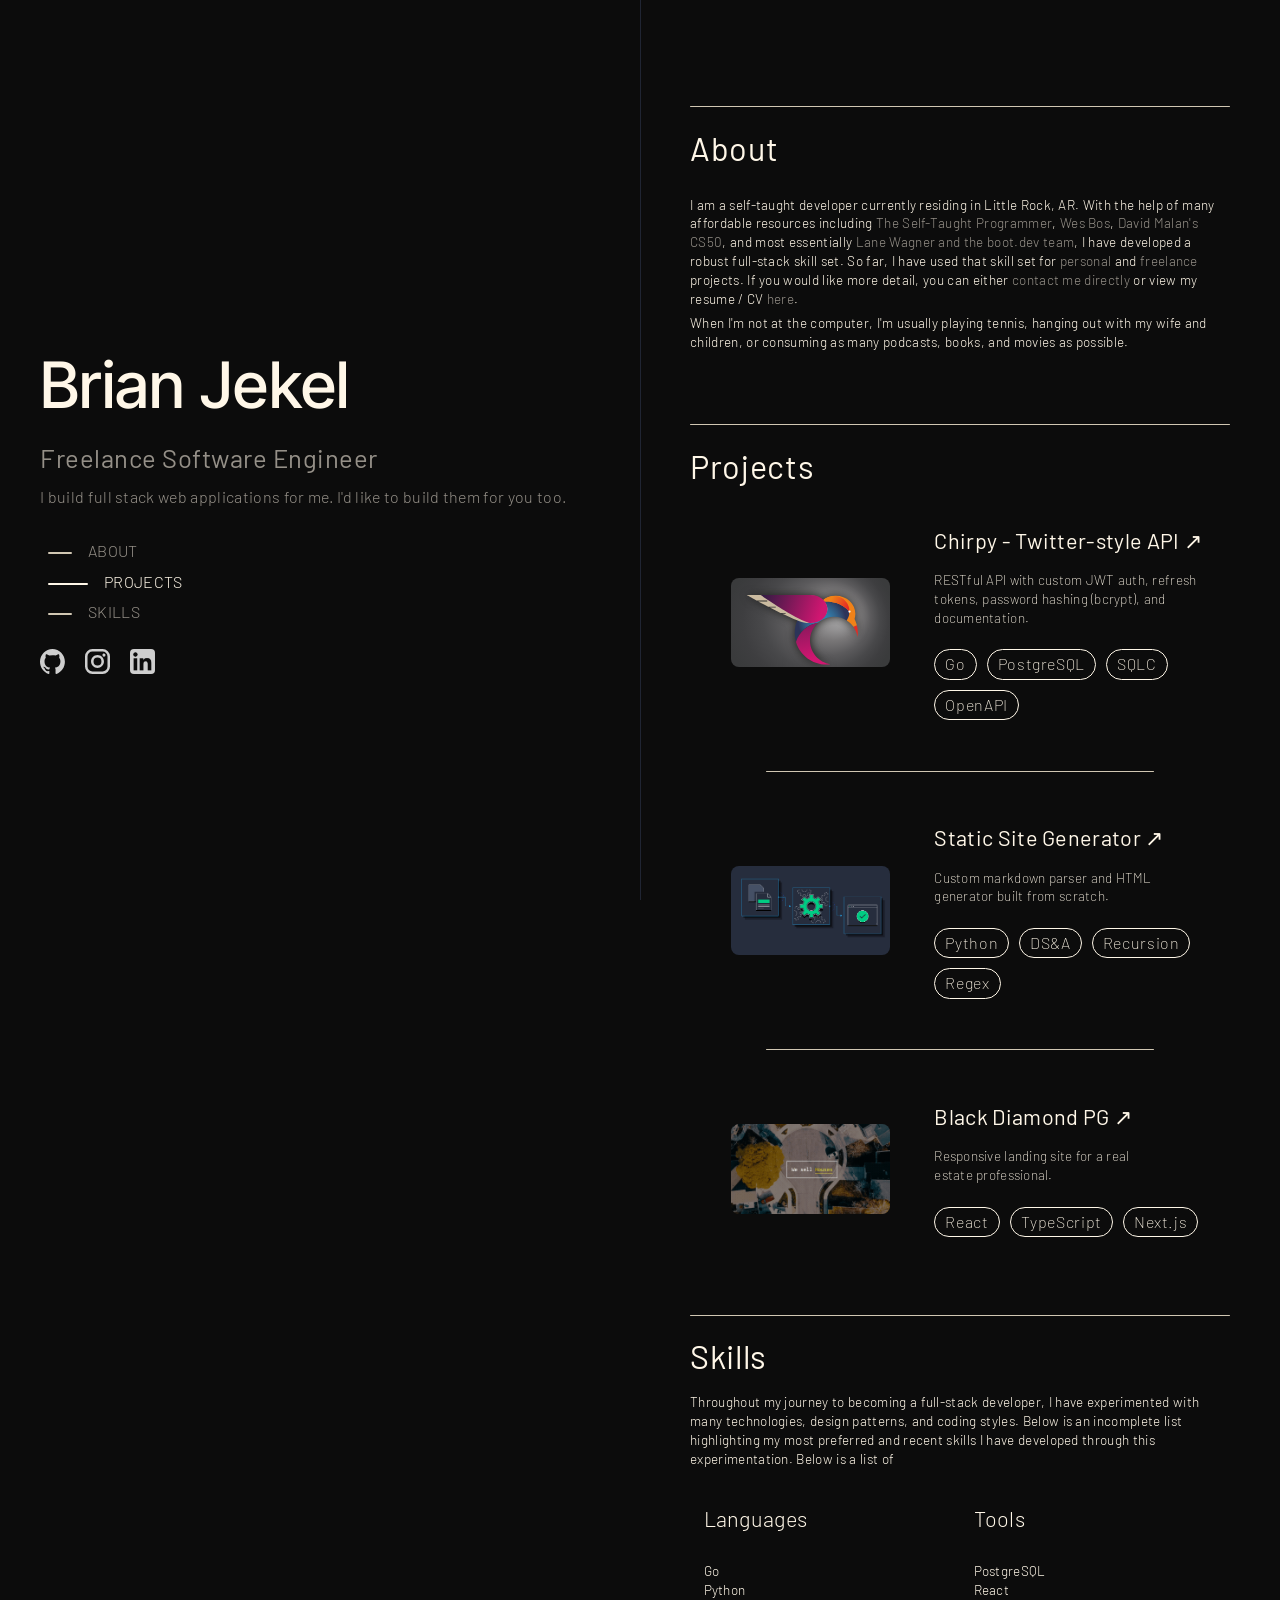
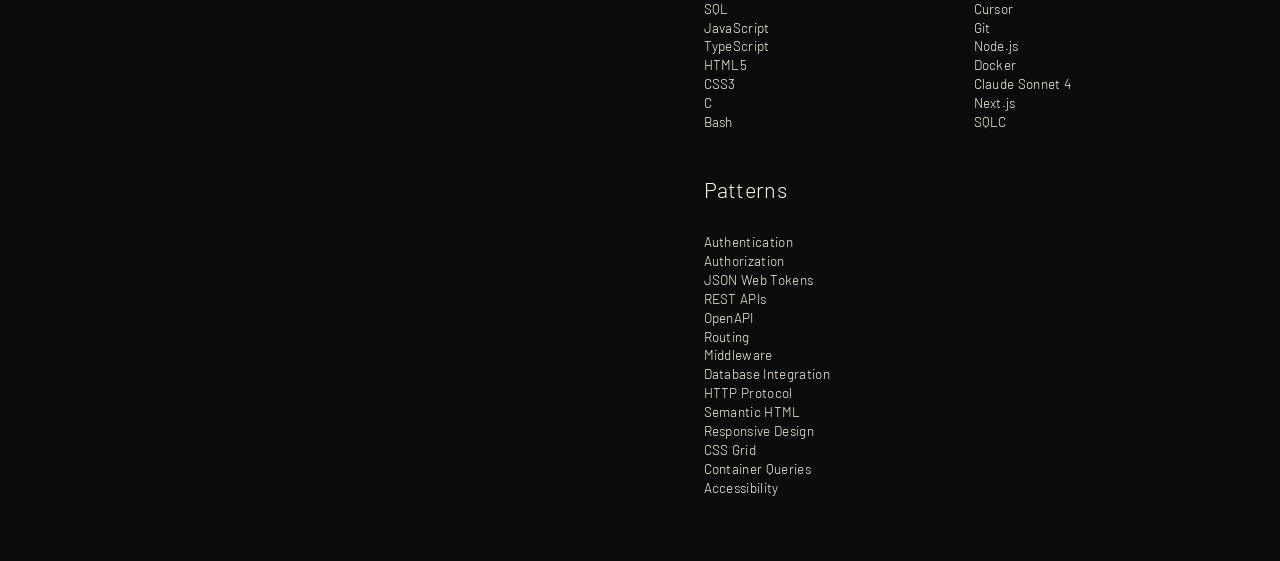
==== docs/index.html @ 69a8eaf5 "updated text." ====
<!DOCTYPE html>
<html lang="en">

<head>
    <meta charset="UTF-8">
    <meta name="viewport" content="width=device-width, initial-scale=1.0">
    <title>Brian Jekel - Portfolio</title>
    <link rel="stylesheet" href="index.css">
    <link rel="preconnect" href="https://fonts.googleapis.com">
    <link rel="preconnect" href="https://fonts.gstatic.com" crossorigin>
    <link
        href="https://fonts.googleapis.com/css2?family=Barlow:ital,wght@0,100;0,200;0,300;0,400;0,500;0,600;0,700;0,800;0,900;1,100;1,200;1,300;1,400;1,500;1,600;1,700;1,800;1,900&family=Inter+Tight:ital,wght@0,100..900;1,100..900&display=swap"
        rel="stylesheet">
</head>

<body>
    <div class="container">
        <aside class="sidebar">
            <div class="sidebar-content">
                <h1 class="name">
                    <span class="name-text">Brian Jekel</span>
                    <span class="custom-tooltip">It's pronounced juh-KELL</span>
                </h1>
                <h2 class="title">Freelance Software Engineer</h2>
                <p class="subtitle">I build full stack web applications for me. I'd like to build them for you too.</p>
                <nav class="nav">
                    <ul>
                        <li class="active" data-section="about"><span class="nav-line"></span>ABOUT</li>
                        <li data-section="projects"><span class="nav-line"></span>PROJECTS</li>
                        <li data-section="skills"><span class="nav-line"></span>SKILLS</li>
                    </ul>
                </nav>
                <div class="socials">
                    <a href="https://github.com/bdjekel" aria-label="GitHub"><img src="images/github-mark.svg"
                            alt="GitHub" class="icon github"></a>
                    <a href="https://www.instagram.com/brianjekel/" aria-label="Instagram"><img
                            src="images/instagram-black.svg" alt="Instagram" class="icon instagram"></a>
                    <a href="https://www.linkedin.com/in/brian-jekel/" aria-label=" LinkedIn"><img
                            src="images/InBug-White.png" alt="LinkedIn" class="icon linkedin"></a>
                </div>
            </div>
        </aside>
        <main class="main-content">
            <section class="about" id="about">
                <span class="section-line"></span>
                <h2>About</h2>
                <div class="bio">
                    <p>
                        I am a self-taught developer currently residing in Little Rock, AR. With the help of many
                        affordable resources including <a href="https://www.theselftaughtprogrammer.io/">The Self-Taught
                            Programmer</a>, <a href="https://wesbos.com/">Wes Bos</a>, <a
                            href="https://pll.harvard.edu/course/cs50-introduction-computer-science">David Malan's
                            CS50</a>,
                        and most essentially <a href="https://www.boot.dev">Lane Wagner and the boot.dev team</a>, I
                        have
                        developed a robust
                        full-stack skill set. So far, I have used that skill set for <a
                            href="https://github.com/bdjekel">personal</a> and <a
                            href="https://www.blackdiamondpropertygrp.com/">freelance</a> projects. If you would like
                        more
                        detail, you can either <a
                            href="mailto:bdjekel@gmail.com?subject=Portfolio%20Site%20Interest">contact me directly</a>
                        or view my resume / CV <a href="/static_site_generator/static/resume.pdf">here</a>.
                    </p>
                    <p>When I'm not at the computer, I'm usually playing tennis, hanging out with my wife and children,
                        or
                        consuming as many podcasts, books, and movies as possible.</p>
                </div>
            </section>
            <section class="projects" id="projects">
                <span class="section-line"></span>
                <h2>Projects</h2>
                <div class="project-cards">
                    <div class="card">
                        <a href="https://github.com/bdjekel/chirpy" target="_blank" class="card-img-link">
                            <img src="images/chirpy-hummingbird.svg" alt="GitHub Repo: chirpy" class="card-img">
                        </a>
                        <div class="card-content">
                            <a href="https://github.com/bdjekel/chirpy" target="_blank" class="card-title-link">
                                <h3 class="card-title">Chirpy - Twitter-style API ↗</h3>
                            </a>
                            <p class="card-desc">RESTful API with custom JWT auth, refresh tokens,
                                password hashing (bcrypt), and documentation.</p>
                            <div class="card-badges">
                                <span class="badge">Go</span>
                                <span class="badge">PostgreSQL</span>
                                <span class="badge">SQLC</span>
                                <span class="badge">OpenAPI</span>
                            </div>
                        </div>
                    </div>
                    <span class="item-line"></span>
                    <div class="card">
                        <a href="https://github.com/bdjekel/static_site_generator" target="_blank"
                            class="card-img-link">
                            <img src="images/ssg.png" alt="GitHub Repo: static_site_generator" class="card-img">
                        </a>
                        <div class="card-content">
                            <a href="https://github.com/bdjekel/static_site_generator" target="_blank"
                                class="card-title-link">
                                <h3 class="card-title">Static Site Generator ↗</h3>
                            </a>
                            <p class="card-desc">Custom markdown parser and HTML generator built from scratch.</p>
                            <div class="card-badges">
                                <span class="badge">Python</span>
                                <span class="badge">DS&A</span>
                                <span class="badge">Recursion</span>
                                <span class="badge">Regex</span>
                            </div>
                        </div>
                    </div>
                    <span class="item-line"></span>
                    <div class="card">
                        <a href="https://www.blackdiamondpropertygrp.com/" target="_blank" class="card-img-link">
                            <img src="images/Houses.gif" alt="Black Diamond Property Group" class="card-img">
                        </a>
                        <div class="card-content">
                            <a href="https://www.blackdiamondpropertygrp.com/" target="_blank" class="card-title-link">
                                <h3 class="card-title">Black Diamond PG ↗</h3>
                            </a>
                            <p class="card-desc">Responsive landing site for a real estate professional.</p>
                            <div class="card-badges">
                                <span class="badge">React</span>
                                <span class="badge">TypeScript</span>
                                <span class="badge">Next.js</span>
                            </div>
                        </div>
                    </div>
                </div>
            </section>
            <section class="skills" id="skills">
                <span class="section-line"></span>
                <h2>Skills</h2>
                <p>Throughout my journey to becoming a full-stack developer, I have experimented with many technologies,
                    design patterns, and coding styles. Below is an incomplete list highlighting my most preferred and
                    recent skills I have developed through this experimentation.
                    Below is a list of </p>
                <div class="skills-matrix">
                    <div class="skills-category">
                        <h4>Languages</h4>
                        <ul class="skill-list">
                            <li>Go</li>
                            <li>Python</li>
                            <li>SQL</li>
                            <li>JavaScript</li>
                            <li>TypeScript</li>
                            <li>HTML5</li>
                            <li>CSS3</li>
                            <li>C</li>
                            <li>Bash</li>
                        </ul>
                    </div>
                    <div class="skills-category">
                        <h4>Tools</h4>
                        <ul class="skill-list">
                            <li>PostgreSQL</li>
                            <li>React</li>
                            <li>Cursor</li>
                            <li>Git</li>
                            <li>Node.js</li>
                            <li>Docker</li>
                            <li>Claude Sonnet 4</li>
                            <li>Next.js</li>
                            <li>SQLC</li>
                        </ul>
                    </div>
                    <div class="skills-category">
                        <h4>Patterns</h4>
                        <ul class="skill-list">
                            <li>Authentication</li>
                            <li>Authorization</li>
                            <li>JSON Web Tokens</li>
                            <li>REST APIs</li>
                            <li>OpenAPI</li>
                            <li>Routing</li>
                            <li>Middleware</li>
                            <li>Database Integration</li>
                            <li>HTTP Protocol</li>
                            <li>Semantic HTML</li>
                            <li>Responsive Design</li>
                            <li>CSS Grid</li>
                            <li>Container Queries</li>
                            <li>Accessibility</li>
                        </ul>
                    </div>
                </div>
    </div>
    </section>
    </main>
    </div>
    <script>
        document.addEventListener("DOMContentLoaded", function () {
            const navItems = document.querySelectorAll('.nav li[data-section]');
            const sections = Array.from(document.querySelectorAll('main > section[id]'));

            const sectionToNav = {};
            navItems.forEach(li => {
                sectionToNav[li.dataset.section] = li;
            });

            navItems.forEach(li => {
                li.addEventListener('click', function (e) {
                    const sectionId = li.dataset.section;
                    const section = document.getElementById(sectionId);
                    if (section) {
                        e.preventDefault();
                        const rect = section.getBoundingClientRect();
                        const sectionTop = rect.top + window.scrollY;
                        const offset = window.innerHeight * (1 / 4);
                        const scrollTo = sectionTop - offset;
                        window.scrollTo({ top: scrollTo, behavior: 'smooth' });
                    }
                });
            });

            function getSectionInCenter() {
                const halfWindow = window.innerHeight / 2;
                let activeSection = sections[0];
                for (let i = 0; i < sections.length; i++) {
                    const section = sections[i];
                    const nextSection = sections[i + 1];
                    if (nextSection) {
                        const nextRect = nextSection.getBoundingClientRect();
                        if (nextRect.top > halfWindow) {
                            activeSection = section;
                            break;
                        }
                    } else {
                        // Last section
                        activeSection = section;
                    }
                }
                return activeSection;
            }

            function updateActiveNav() {
                const current = getSectionInCenter();
                if (!current) return;
                navItems.forEach(li => li.classList.remove('active'));
                const activeLi = sectionToNav[current.id];
                if (activeLi) activeLi.classList.add('active');
            }

            window.addEventListener('scroll', updateActiveNav, { passive: true });
            window.addEventListener('resize', updateActiveNav);
            updateActiveNav();
        });

    </script>
</body>

</html>
---- docs/index.css ----
:root {
  --color-bg-primary: #0c0c0c;
  --color-bg-secondary: #222;
  --color-text-primary: #fff7e8;
  --color-text-secondary: #fff7e890;
  /* --color-text-tertiary: #ffd580; */
  --color-border-primary: #202533;
  --color-border-secondary: #d1c7b3;

  --font-family-heading: "Inter Tight", sans-serif;
  --font-family: "Barlow", sans-serif;
  --h1-font-size: 10cqw;
  --h2-font-size: 6cqw;
  --h3-font-size: 4cqw;
  --h4-font-size: 4cqw;
  --nav-font-size: 3cqw;
  --paragraph-font-size: 2.5cqw;
  --list-font-size: 2.5cqw;
  --font-weight-base: 300;

  --icon-radius: 4px;  
}

html {
  height: 100%;
  width: 100%;
  background: var(--color-bg-primary);
}

body {
  background: transparent;
  color: var(--color-text-primary);
  font-family: var(--font-family);
  font-weight: var(--font-weight-base);
  height: 100%;
  line-height: 1.4;
  letter-spacing: .02em;
  margin: 0;
  width: 100%;
}

h2 {
  font-size: var(--h2-font-size);
  font-weight: calc(var(--font-weight-base) + 100);
  letter-spacing: .02em;
}

h3 {
  font-size: var(--h3-font-size);
  font-weight: var(--font-weight-base);
}

h4 {
  font-size: var(--h4-font-size);
  font-weight: calc(var(--font-weight-base) * 1.2);
}

p {
  font-size: var(--paragraph-font-size);
  margin: 0;
  padding-bottom: 1cqw;
}

section {
  margin-top: 40px;
}

a,
a:link,
a:visited {
  color: var(--color-text-secondary);
  text-decoration: none;
  /* underline animation */
  background-image: linear-gradient(var(--color-text-primary), var(--color-text-primary));
  background-size: 0% 1px;
  background-position: 0 100%;
  background-repeat: no-repeat;
  transition: background-size 0.25s, color 0.25s;
  /* underline animation */
}  

a:hover,
a:active {
  color: var(--color-text-primary);
  background-size: 100% 1px;
}  

ul {
  list-style: none;
  padding: 0;
}

.badge {
  display: inline-block;
  background: transparent;
  border: 1px solid var(--color-text-primary);
  color: var(--color-text-primary);
  font-size: 1rem;
  font-weight: calc(var(--font-weight-base) - 100);
  padding: 3px 10px;
  border-radius: 999px;
  letter-spacing: 0.04em;
  user-select: none;
  white-space: nowrap;
  transition: background 0.2s, color 0.2s;
}

.bio {
  padding: 2cqw 0;
}

.card {
  display: grid;
  grid-template-columns: .8fr 1.2fr;
  place-items: center;
  background: transparent;
  /* No border-radius because background is transparent */
  box-shadow: none;
  padding: 2cqw;
  overflow: hidden;
  transition: box-shadow 0.2s, transform 0.2s;
}  

.card:hover .badge {
  color: var(--color-text-primary);
  border-color: var(--color-text-primary);
}

.card-badges {
  display: flex;
  flex-wrap: wrap;
  gap: 10px;
}  

.card-content {
  padding: 0 0 0 24px;
  display: grid;
  grid-template-columns: 1fr;
  /* justify-content: start;
  align-items: start; */
  grid-gap: 3cqw;
  /* height: 100%;
  min-height: 0; */
}    

.card-desc {
  font-size: var(--paragraph-font-size);
  font-weight: calc(var(--font-weight-base) - 100);
  hyphens: auto;
  letter-spacing: .02em;
  margin: 0;
  text-wrap: pretty;
  transition: color 0.2s;
}  


.card-img {
  display: block;
  width: 100%;
  height: 100%;
  object-fit: cover;
  border-radius: 0;
}  

.card-img-link {
  display: block;
  width: 80%;
  aspect-ratio: 16 / 9;
  background: transparent;
  overflow: hidden;
  border-radius: 8px;
}  

.card-title {
  color: var(--color-text-primary);
  display: inline;
  font-weight: calc(var(--font-weight-base) + 100);
  margin: 0;
  padding: 0;
  transition: color 0.2s;
  white-space: nowrap;
  position: relative;
  background-image: linear-gradient(var(--color-text-primary), var(--color-text-primary));
  background-size: 0% 1px;
  background-position: 0 100%;
  background-repeat: no-repeat;
  transition: background-size 0.25s, color 0.25s;
}

a.card-title-link {
  align-items: center;
  background-image: none;
  color: inherit;
  position: relative;
  text-decoration: none;
}

a.card-title-link:hover .card-title,
a.card-title-link:focus .card-title {
  color: var(--color-text-primary);
  background-size: 100% 1px;
}


.container {
  background: transparent;
  display: grid;
  grid-template-columns: repeat(2, 1fr);
  min-height: 100vh;
  /* Add container query context for grid-based layout */
  container-type: inline-size;
  container-name: main-layout;
}  

.custom-tooltip {
  background-color: var(--color-bg-secondary);
  border-radius: 6px;
  bottom: 100%; /* Position above the name */
  color: #fff;
  font-size: 1rem;
  opacity: 0;
  padding: 8px;
  pointer-events: none;
  position: absolute;
  right: 0;
  transition: opacity 0.3s;
  text-align: center;
  visibility: hidden;
  white-space: nowrap;
  width: 180px;
  z-index: 1;
}  

.icon {
  display: inline-block;
  width: 100%;
  background: transparent;
  border-radius: var(--icon-radius);
  opacity: 0.8;
}

.icon img {
  object-fit: contain;
  background: transparent;
  border-radius: var(--icon-radius);
}

.icon.github {
  background: transparent;
  filter: brightness(0) invert(1);
  opacity: 0.8;
  transition: opacity 0.2s;
}

.icon.github:hover {
  opacity: 1;
}

.icon.instagram {
  background: transparent;
  filter: brightness(0) invert(1);
  opacity: 0.8;
  transition: opacity 0.2s;
}

.icon.instagram:hover {
  opacity: 1;
}  

.icon.linkedin {
  background: transparent;
  filter: brightness(0) invert(1);
  opacity: 0.8;
  transition: opacity 0.2s;
}    

.icon.linkedin:hover {
  opacity: 1;
}      

.item-line {
  background: var(--color-border-secondary);
  border-radius: .5px;
  display: inline-block;
  height: .5px;
  justify-self: center;
  transition: background 0.3s;
  width: 75%;
}

.main-content {
  grid-column: 2;
  width: 100%;
  min-width: 280px;
  /* Container query context for main content (enables container queries on main content) */
  container-type: inline-size;
  container-name: main-content;
  padding: 50px 50px;
  box-sizing: border-box;
  border: none;
  background: transparent;
}  

.main-content h2 {
  margin: 0;
  padding: 2.5cqw 0;
  
}  

.name {
  color: var(--color-text-primary);
  cursor: pointer;
  display: block;
  font-family: var(--font-family-heading);
  font-size: var(--h1-font-size);
  font-weight: calc(var(--font-weight-base) + 200);
  margin: 0; /* override default margin */
  position: relative;
}      

.name-text {
  display: inline-block;
  position: relative;
}      


.name-text:hover + .custom-tooltip,
.name-text:focus + .custom-tooltip {
  opacity: 1;
  visibility: visible;
}      


.nav li {
  color: var(--color-text-secondary);
  cursor: pointer;
  margin: 8px;
  transition: color 0.2s;
}      

.nav li.active,
.nav li:hover {
  color: var(--color-text-primary);
}      

.nav-line {
  display: inline-block;
  vertical-align: middle;
  height: 2px;
  width: 24px;
  margin-right: 16px;
  background: var(--color-border-secondary);
  border-radius: 1px;
  transition: width 0.3s, background 0.3s;
}          

.nav li.active .nav-line {
  width: 40px;
  background: var(--color-text-primary);
}          

.project-cards {
  display: grid;
  grid-gap: 40px;
  grid-template-columns: 1fr;
  padding: 2cqw;
}  

.section-line {
  background: var(--color-border-secondary);
  border-radius: 1px;
  display: inline-block;
  height: 1px;
  transition: background 0.3s;
  width: 100%;
}    

.sidebar {
  position: fixed;
  left: 0;
  top: 0;
  width: 50%;
  min-width: 280px;
  height: 100vh;
  background: transparent;
  border-right: 1px solid var(--color-border-primary);
  z-index: 10;
  /* Container query context for sidebar (enables container queries on sidebar) */
  container-type: inline-size;
  container-name: sidebar;
}            

.sidebar-content {
  padding: 60px 40px;
  display: grid;
  grid-template-columns: 1fr;
  align-content: center;
  height: 100%;
  gap: 10px;
}            

.skills-category {
  font-size: var(--list-font-size);
  padding: 0 2.5cqw;
}


.skill-list {
  display: grid;
  grid-template-columns: repeat(auto-fit, minmax(150px, 1fr));
}

.skills-matrix {
  display: grid;
  grid-template-columns: repeat(auto-fit, minmax(200px, 1fr));
  /* grid-gap: 2.5cqw; */
}

.skills-matrix h3 {
  justify-self: center;
}

.socials {
  display: grid;
  grid-template-columns: repeat(3, 25px);
  grid-gap: 20px;
}          

.subtitle {
  color: var(--color-text-secondary);
  margin: 0;
}            

.title {
  color: var(--color-text-secondary);
  font-size: 4cqw;
  margin: 0;
}          

@media (max-width: 1150px) {
  .container {
    grid-template-columns: 1fr;
  }
  .sidebar {
    border-right: none;
    grid-column: 1;
    height: auto;
    margin: 0;
    position: static;
    width: 100%;
  }
  .main-content {
    grid-column: 1;
    width: 100%;
  }
}

@media (max-width: 750px) {

  h3 {
    font-size: calc(var(--h3-font-size) * 1.5);
  }

  h4 {
    justify-self: center;
    text-align: center;
    font-size: calc(var(--h4-font-size) * 1.5);
  }

  p {
    font-size: calc(var(--paragraph-font-size) * 1.5);
  }

  .badge {
    font-size: var(--paragraph-font-size);
  }

  .card {
    grid-template-columns: 1fr;
  }

  .cards {
    gap: 20px;
  }

  .card-content {
    place-items: center;
    padding: 24px 0;
  }

  .card-desc {
    font-size: calc(var(--paragraph-font-size) * 1.5);
  }

  .card-img-link {
    width: 50%;
  }
    
  .container {
    grid-template-columns: 1fr;
    width: 100vw;
    min-width: 0;
  }

  .main-content {
    padding: 20px;
  }

  .sidebar {
    height: auto;
    position: static;
    width: 100%;
  }
  
  .sidebar-content {
    padding: 20px;
  }

  .skills-category {
    font-size: calc(var(--list-font-size) * 1.5);
  }

  .skill-list {
    grid-template-columns: repeat(2, 1fr);
  }

  .skills-matrix {
    grid-template-columns: 1fr;
  }
  
  .skills-matrix ul {
    justify-items: center;
    text-align: center;
  }

}
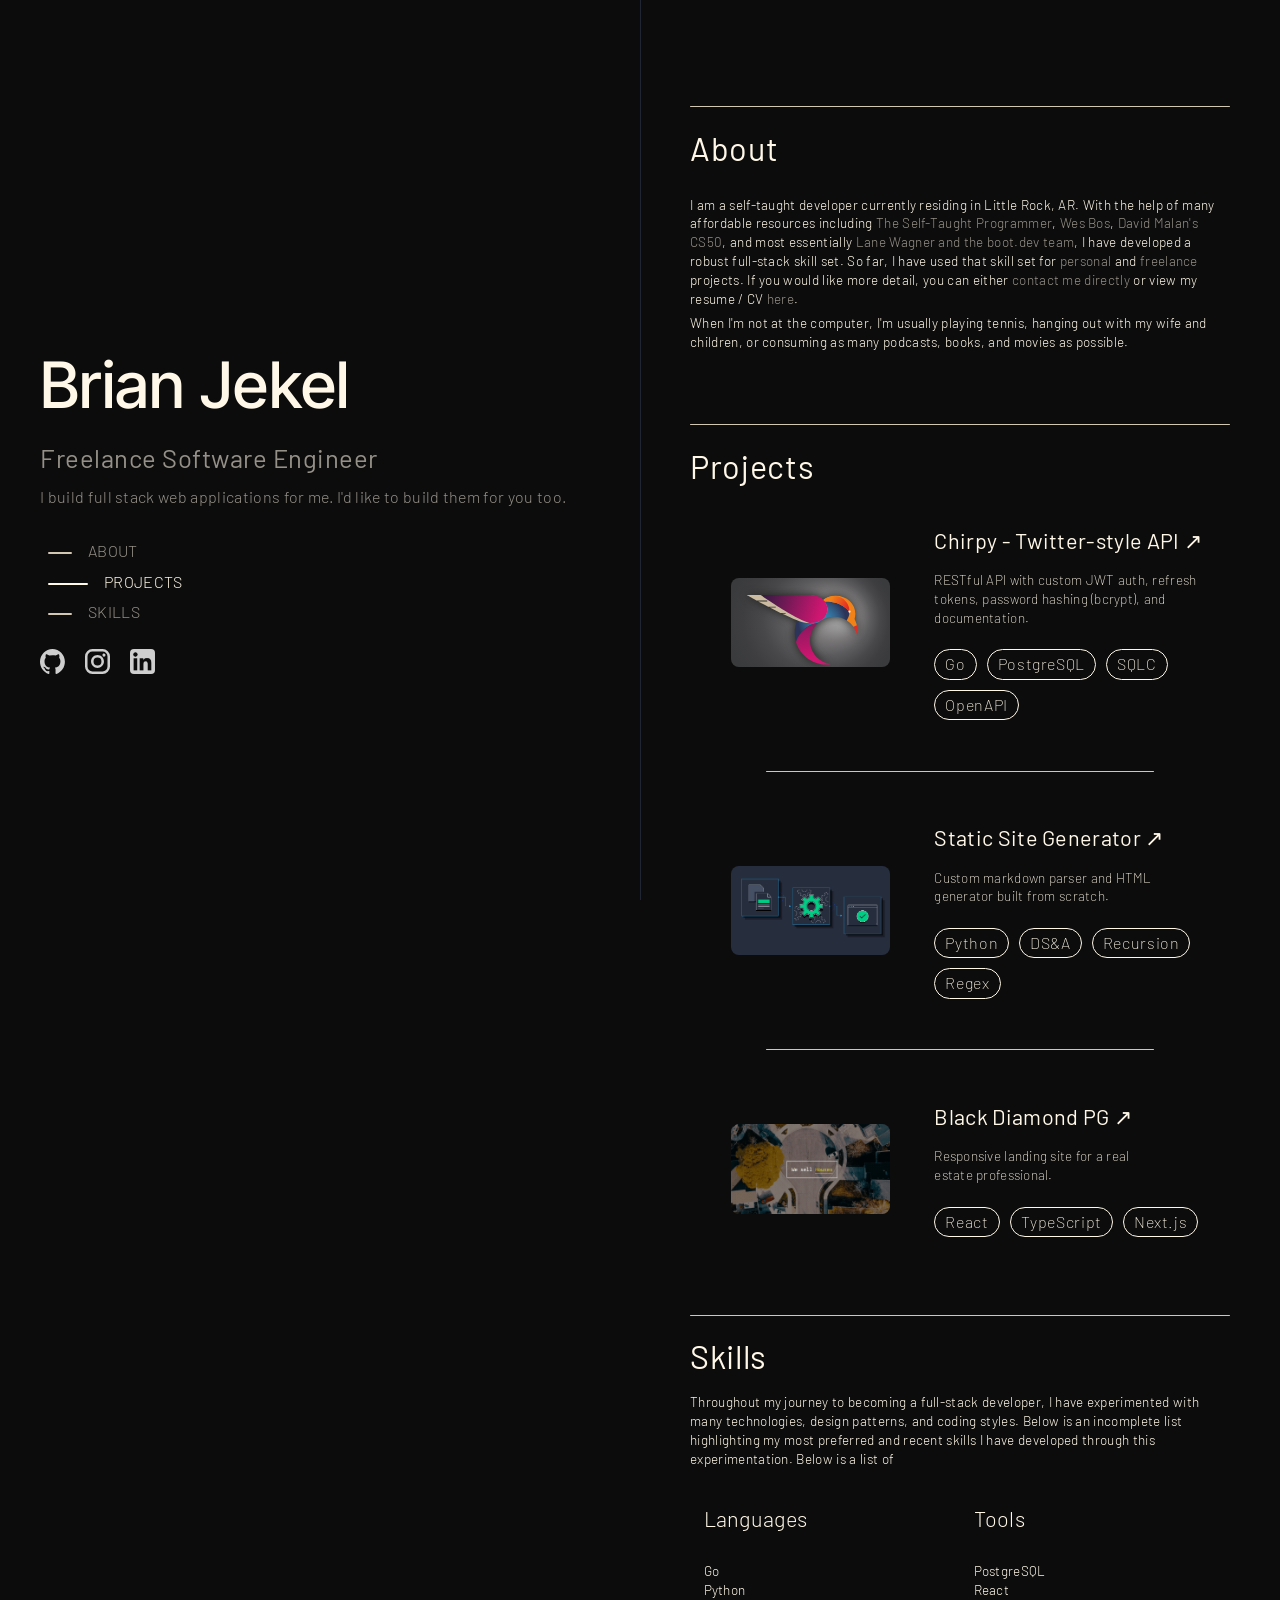
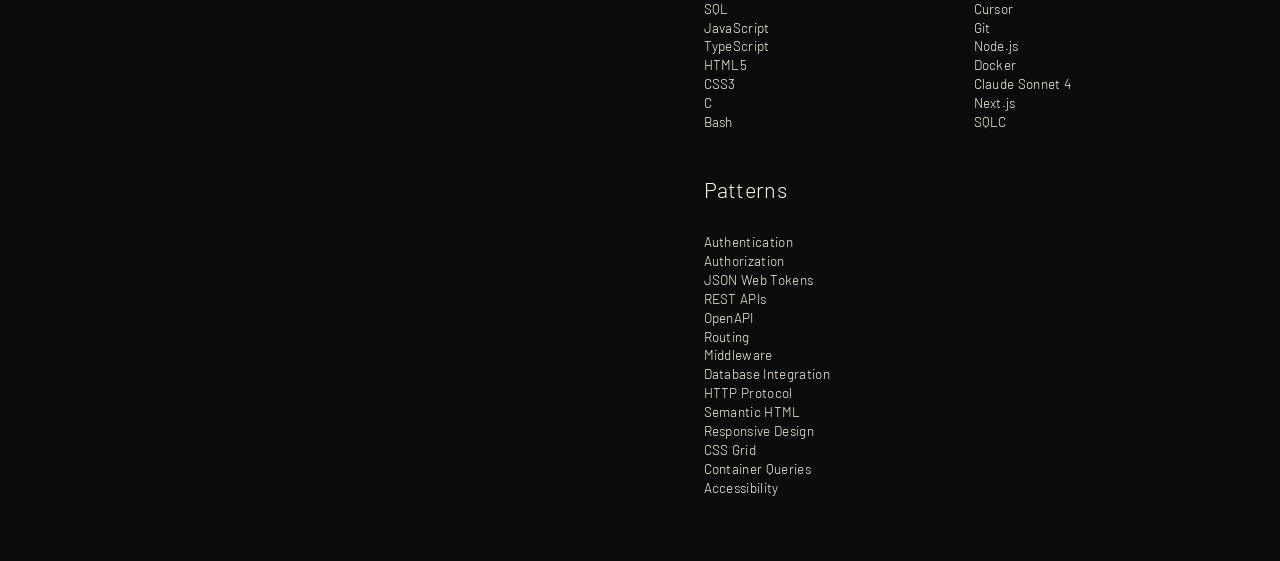
==== commit 08fc7348: "updated text." ====
--- a/docs/index.html
+++ b/docs/index.html
@@ -4,7 +4,7 @@
 <head>
     <meta charset="UTF-8">
     <meta name="viewport" content="width=device-width, initial-scale=1.0">
-    <title>Brian Jekel - Portfolio</title>
+    <title>Brian Jekel</title>
     <link rel="stylesheet" href="index.css">
     <link rel="preconnect" href="https://fonts.googleapis.com">
     <link rel="preconnect" href="https://fonts.gstatic.com" crossorigin>
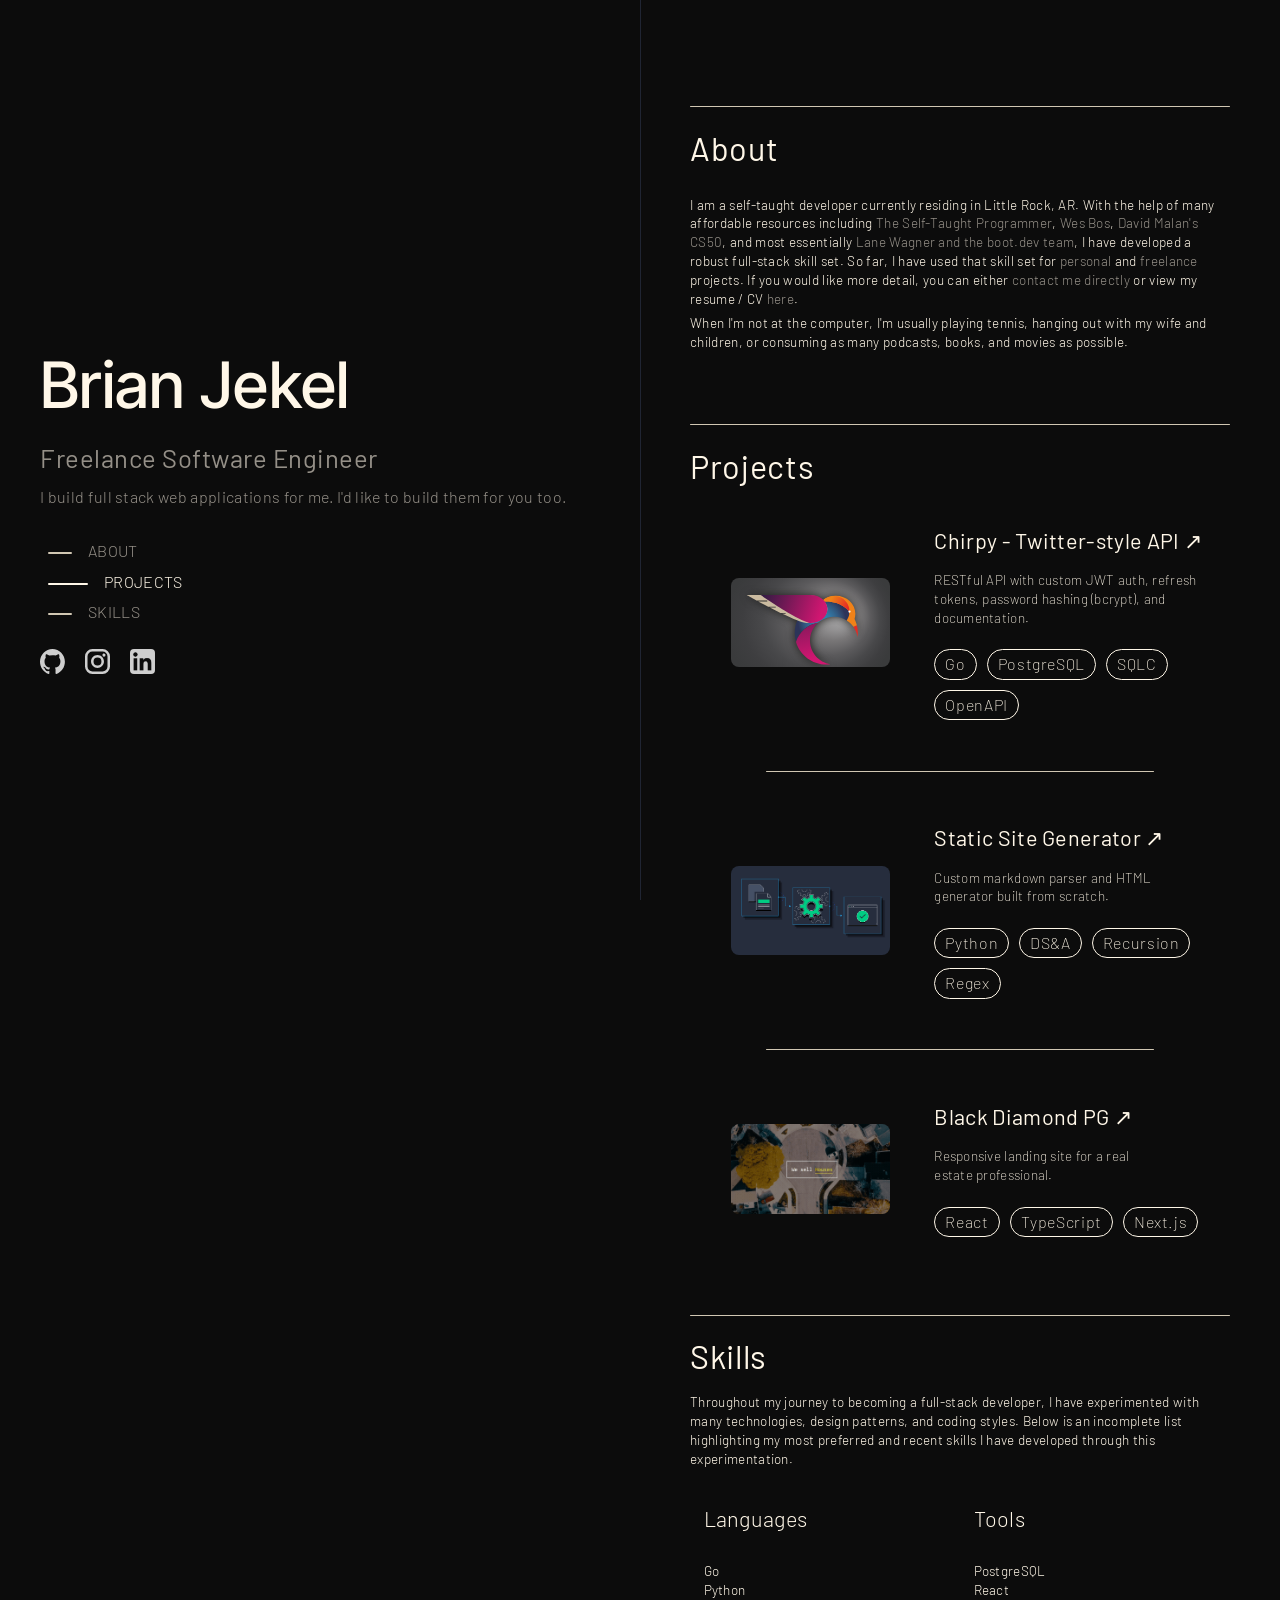
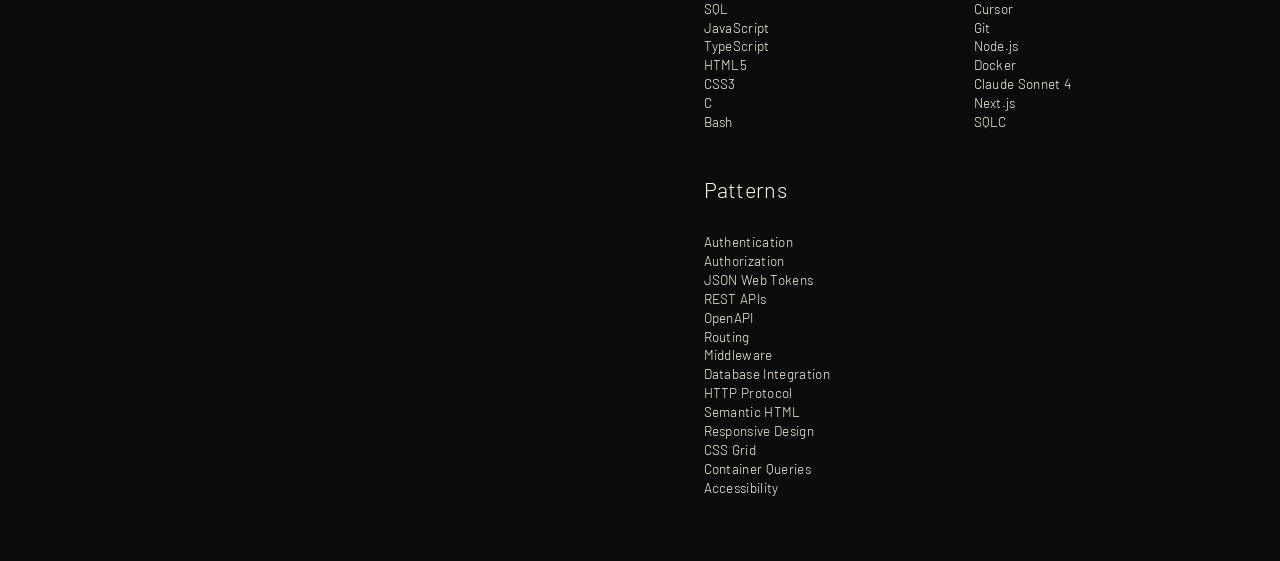
==== commit 860ad9c5: "updated text." ====
--- a/docs/index.html
+++ b/docs/index.html
@@ -133,8 +133,7 @@
                 <h2>Skills</h2>
                 <p>Throughout my journey to becoming a full-stack developer, I have experimented with many technologies,
                     design patterns, and coding styles. Below is an incomplete list highlighting my most preferred and
-                    recent skills I have developed through this experimentation.
-                    Below is a list of </p>
+                    recent skills I have developed through this experimentation.</p>
                 <div class="skills-matrix">
                     <div class="skills-category">
                         <h4>Languages</h4>
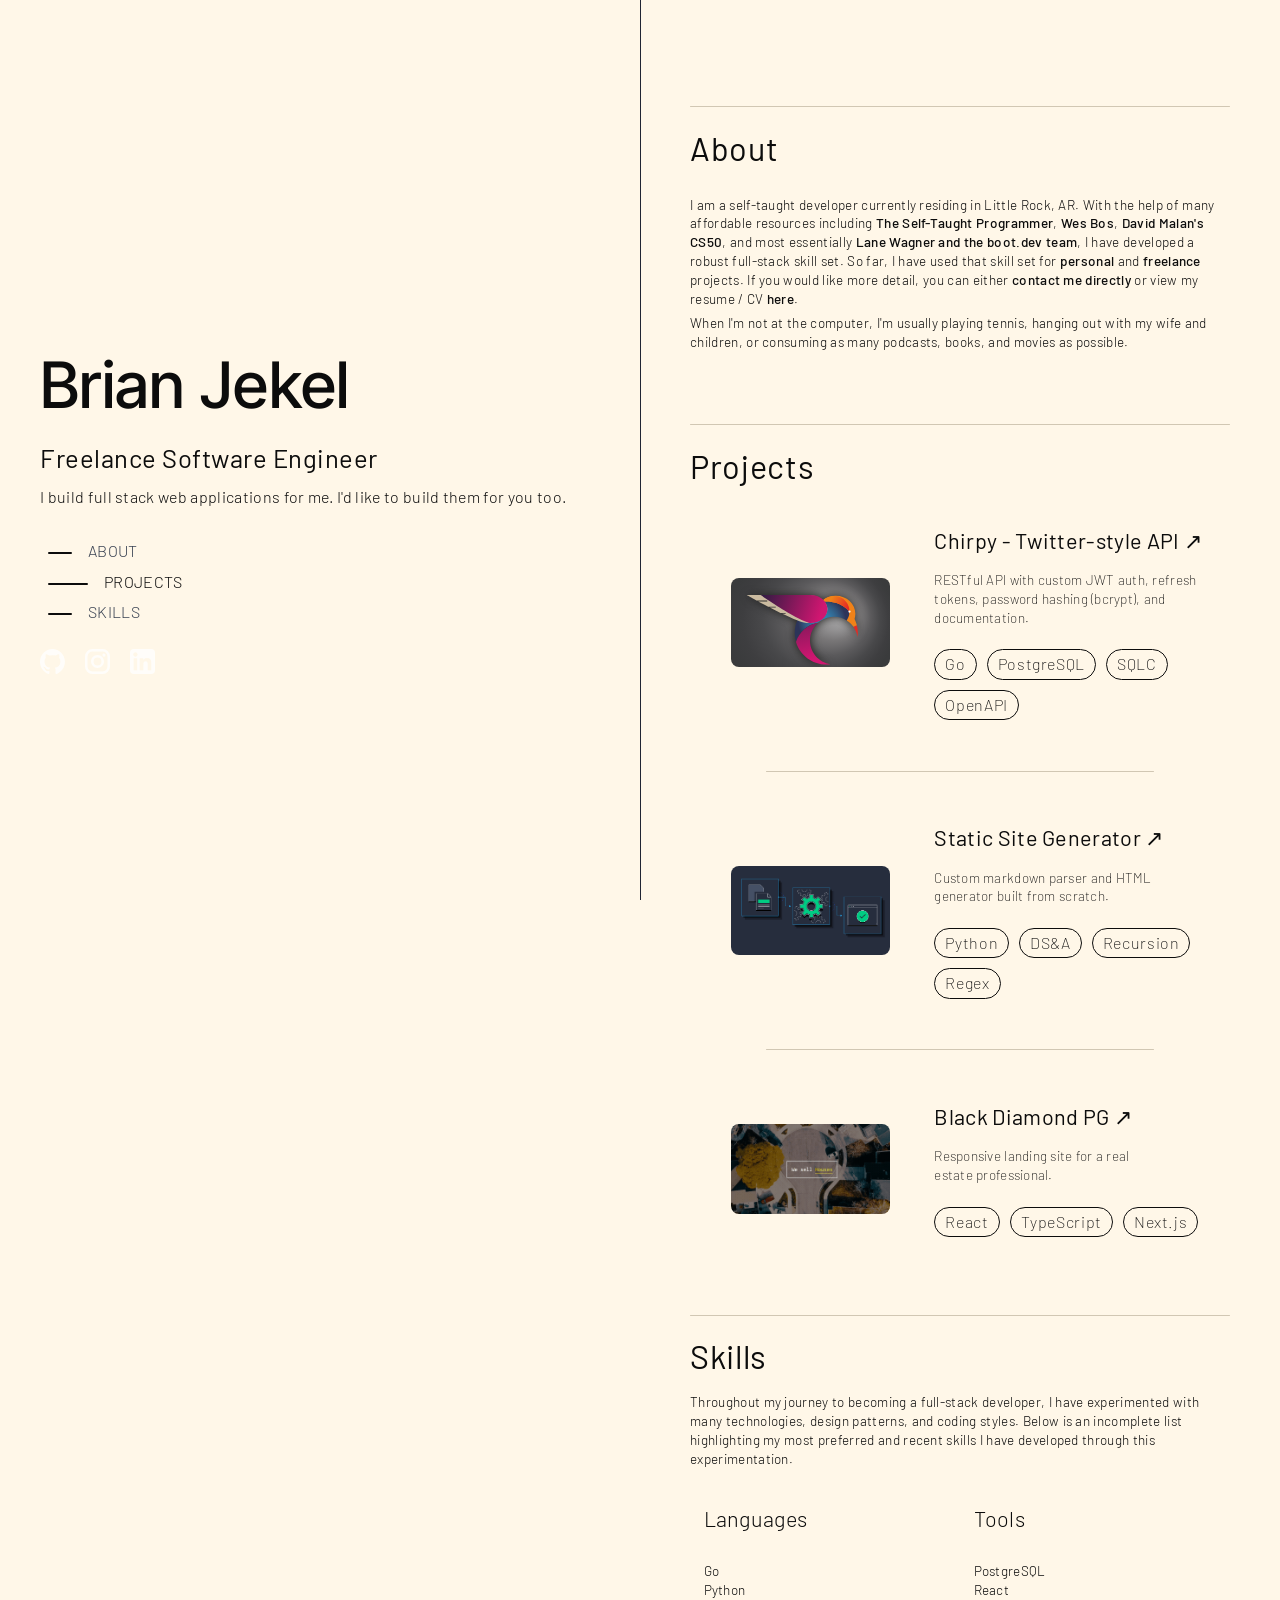
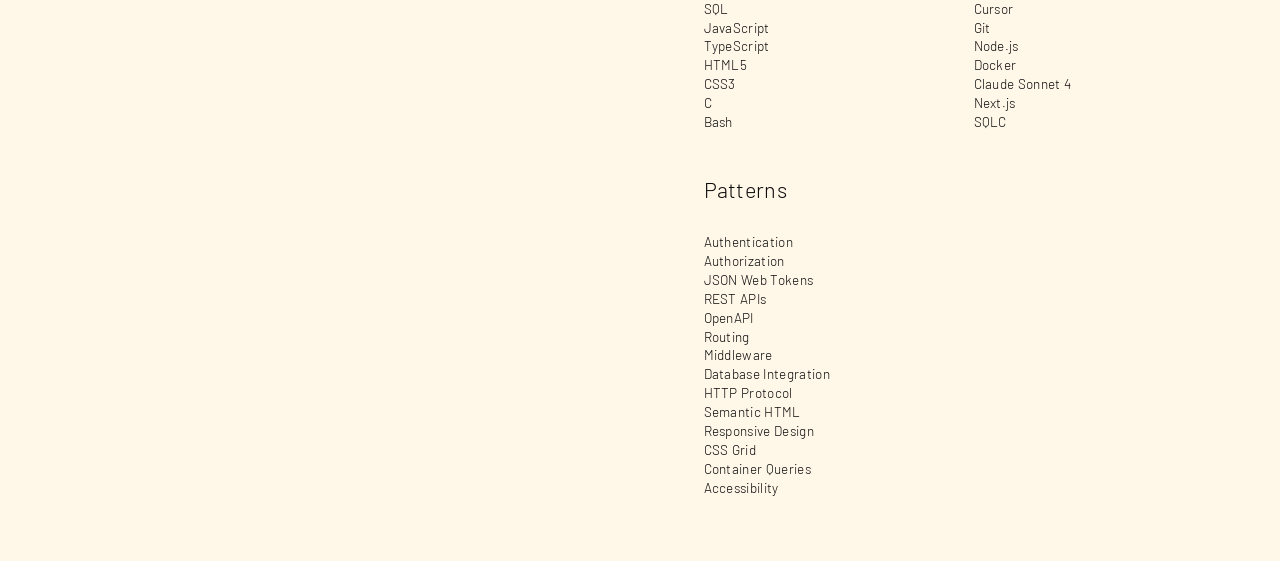
==== commit bc58cf32: "refactored to add light-dark mode. Updated javascript to scroll to top on nav click. Previously only" ====
--- a/docs/index.html
+++ b/docs/index.html
@@ -205,9 +205,8 @@
                         e.preventDefault();
                         const rect = section.getBoundingClientRect();
                         const sectionTop = rect.top + window.scrollY;
-                        const offset = window.innerHeight * (1 / 4);
-                        const scrollTo = sectionTop - offset;
-                        window.scrollTo({ top: scrollTo, behavior: 'smooth' });
+                        // Scroll so the section is at the very top
+                        window.scrollTo({ top: sectionTop, behavior: 'smooth' });
                     }
                 });
             });
--- a/docs/index.css
+++ b/docs/index.css
@@ -1,11 +1,10 @@
 :root {
-  --color-bg-primary: #0c0c0c;
-  --color-bg-secondary: #222;
-  --color-text-primary: #fff7e8;
-  --color-text-secondary: #fff7e890;
-  /* --color-text-tertiary: #ffd580; */
-  --color-border-primary: #202533;
-  --color-border-secondary: #d1c7b3;
+  --color-dark-primary: #0c0c0c;
+  --color-dark-secondary: #384151;
+  --color-light-primary: #fff7e8;
+  --color-light-secondary: #fff7e890;
+  --color-border-dark: #202533;
+  --color-border-light: #d1c7b3;
 
   --font-family-heading: "Inter Tight", sans-serif;
   --font-family: "Barlow", sans-serif;
@@ -18,18 +17,19 @@
   --list-font-size: 2.5cqw;
   --font-weight-base: 300;
 
-  --icon-radius: 4px;  
+  --icon-radius: 4px;
+
+  color-scheme: light dark;
 }
 
 html {
+  background: light-dark(var(--color-light-primary), var(--color-dark-primary));
   height: 100%;
   width: 100%;
-  background: var(--color-bg-primary);
 }
 
 body {
-  background: transparent;
-  color: var(--color-text-primary);
+  color: light-dark(var(--color-dark-primary), var(--color-light-primary));
   font-family: var(--font-family);
   font-weight: var(--font-weight-base);
   height: 100%;
@@ -68,10 +68,12 @@
 a,
 a:link,
 a:visited {
-  color: var(--color-text-secondary);
+  /* TODO: make light mode color contrast more with the standard light mode text color.  */
+  color: color(var(--color-dark-primary), var(--color-light-secondary));
+  font-weight: calc(var(--font-weight-base) * 1.4);
   text-decoration: none;
   /* underline animation */
-  background-image: linear-gradient(var(--color-text-primary), var(--color-text-primary));
+  background-image: linear-gradient(light-dark(var(--color-dark-primary), var(--color-light-primary)), light-dark(var(--color-dark-primary), var(--color-light-primary)));
   background-size: 0% 1px;
   background-position: 0 100%;
   background-repeat: no-repeat;
@@ -81,8 +83,8 @@
 
 a:hover,
 a:active {
-  color: var(--color-text-primary);
   background-size: 100% 1px;
+  color: light-dark(var(--color-dark-primary), var(--color-light-primary));
 }  
 
 ul {
@@ -93,8 +95,8 @@
 .badge {
   display: inline-block;
   background: transparent;
-  border: 1px solid var(--color-text-primary);
-  color: var(--color-text-primary);
+  border: 1px solid light-dark(var(--color-dark-primary), var(--color-light-primary));
+  color: light-dark(var(--color-dark-primary), var(--color-light-primary));
   font-size: 1rem;
   font-weight: calc(var(--font-weight-base) - 100);
   padding: 3px 10px;
@@ -122,8 +124,8 @@
 }  
 
 .card:hover .badge {
-  color: var(--color-text-primary);
-  border-color: var(--color-text-primary);
+  color: light-dark(var(--color-dark-primary), var(--color-light-primary));
+  border-color: light-dark(var(--color-dark-primary), var(--color-light-primary));
 }
 
 .card-badges {
@@ -172,7 +174,7 @@
 }  
 
 .card-title {
-  color: var(--color-text-primary);
+  color: light-dark(var(--color-dark-primary), var(--color-light-primary));
   display: inline;
   font-weight: calc(var(--font-weight-base) + 100);
   margin: 0;
@@ -180,7 +182,7 @@
   transition: color 0.2s;
   white-space: nowrap;
   position: relative;
-  background-image: linear-gradient(var(--color-text-primary), var(--color-text-primary));
+  background-image: linear-gradient(light-dark(var(--color-dark-primary), var(--color-light-primary)), light-dark(var(--color-dark-primary), var(--color-light-primary)));
   background-size: 0% 1px;
   background-position: 0 100%;
   background-repeat: no-repeat;
@@ -197,7 +199,7 @@
 
 a.card-title-link:hover .card-title,
 a.card-title-link:focus .card-title {
-  color: var(--color-text-primary);
+  color: light-dark(var(--color-dark-primary), var(--color-light-primary));
   background-size: 100% 1px;
 }
 
@@ -213,7 +215,7 @@
 }  
 
 .custom-tooltip {
-  background-color: var(--color-bg-secondary);
+  background-color: var(--color-dark-secondary);
   border-radius: 6px;
   bottom: 100%; /* Position above the name */
   color: #fff;
@@ -279,7 +281,7 @@
 }      
 
 .item-line {
-  background: var(--color-border-secondary);
+  background: var(--color-border-light);
   border-radius: .5px;
   display: inline-block;
   height: .5px;
@@ -308,7 +310,7 @@
 }  
 
 .name {
-  color: var(--color-text-primary);
+  color: light-dark(var(--color-dark-primary), var(--color-light-primary));
   cursor: pointer;
   display: block;
   font-family: var(--font-family-heading);
@@ -332,7 +334,8 @@
 
 
 .nav li {
-  color: var(--color-text-secondary);
+  /* TODO: add better inactive text color for light mode */
+  color: light-dark(var(--color-dark-secondary), var(--color-light-secondary));
   cursor: pointer;
   margin: 8px;
   transition: color 0.2s;
@@ -340,7 +343,7 @@
 
 .nav li.active,
 .nav li:hover {
-  color: var(--color-text-primary);
+  color: light-dark(var(--color-dark-primary), var(--color-light-primary));
 }      
 
 .nav-line {
@@ -349,14 +352,14 @@
   height: 2px;
   width: 24px;
   margin-right: 16px;
-  background: var(--color-border-secondary);
+  background: light-dark(var(--color-dark-primary), var(--color-border-light));
   border-radius: 1px;
   transition: width 0.3s, background 0.3s;
 }          
 
 .nav li.active .nav-line {
   width: 40px;
-  background: var(--color-text-primary);
+  background: light-dark(var(--color-dark-primary), var(--color-light-primary));
 }          
 
 .project-cards {
@@ -367,7 +370,7 @@
 }  
 
 .section-line {
-  background: var(--color-border-secondary);
+  background: var(--color-border-light);
   border-radius: 1px;
   display: inline-block;
   height: 1px;
@@ -383,7 +386,7 @@
   min-width: 280px;
   height: 100vh;
   background: transparent;
-  border-right: 1px solid var(--color-border-primary);
+  border-right: 1px solid var(--color-border-dark);
   z-index: 10;
   /* Container query context for sidebar (enables container queries on sidebar) */
   container-type: inline-size;
@@ -427,12 +430,13 @@
 }          
 
 .subtitle {
-  color: var(--color-text-secondary);
+
+  color: light-dark(var(--color-dark-primary), var(--color-light-secondary));
   margin: 0;
 }            
 
 .title {
-  color: var(--color-text-secondary);
+  color: light-dark(var(--color-dark-primary), var(--color-light-secondary));
   font-size: 4cqw;
   margin: 0;
 }          
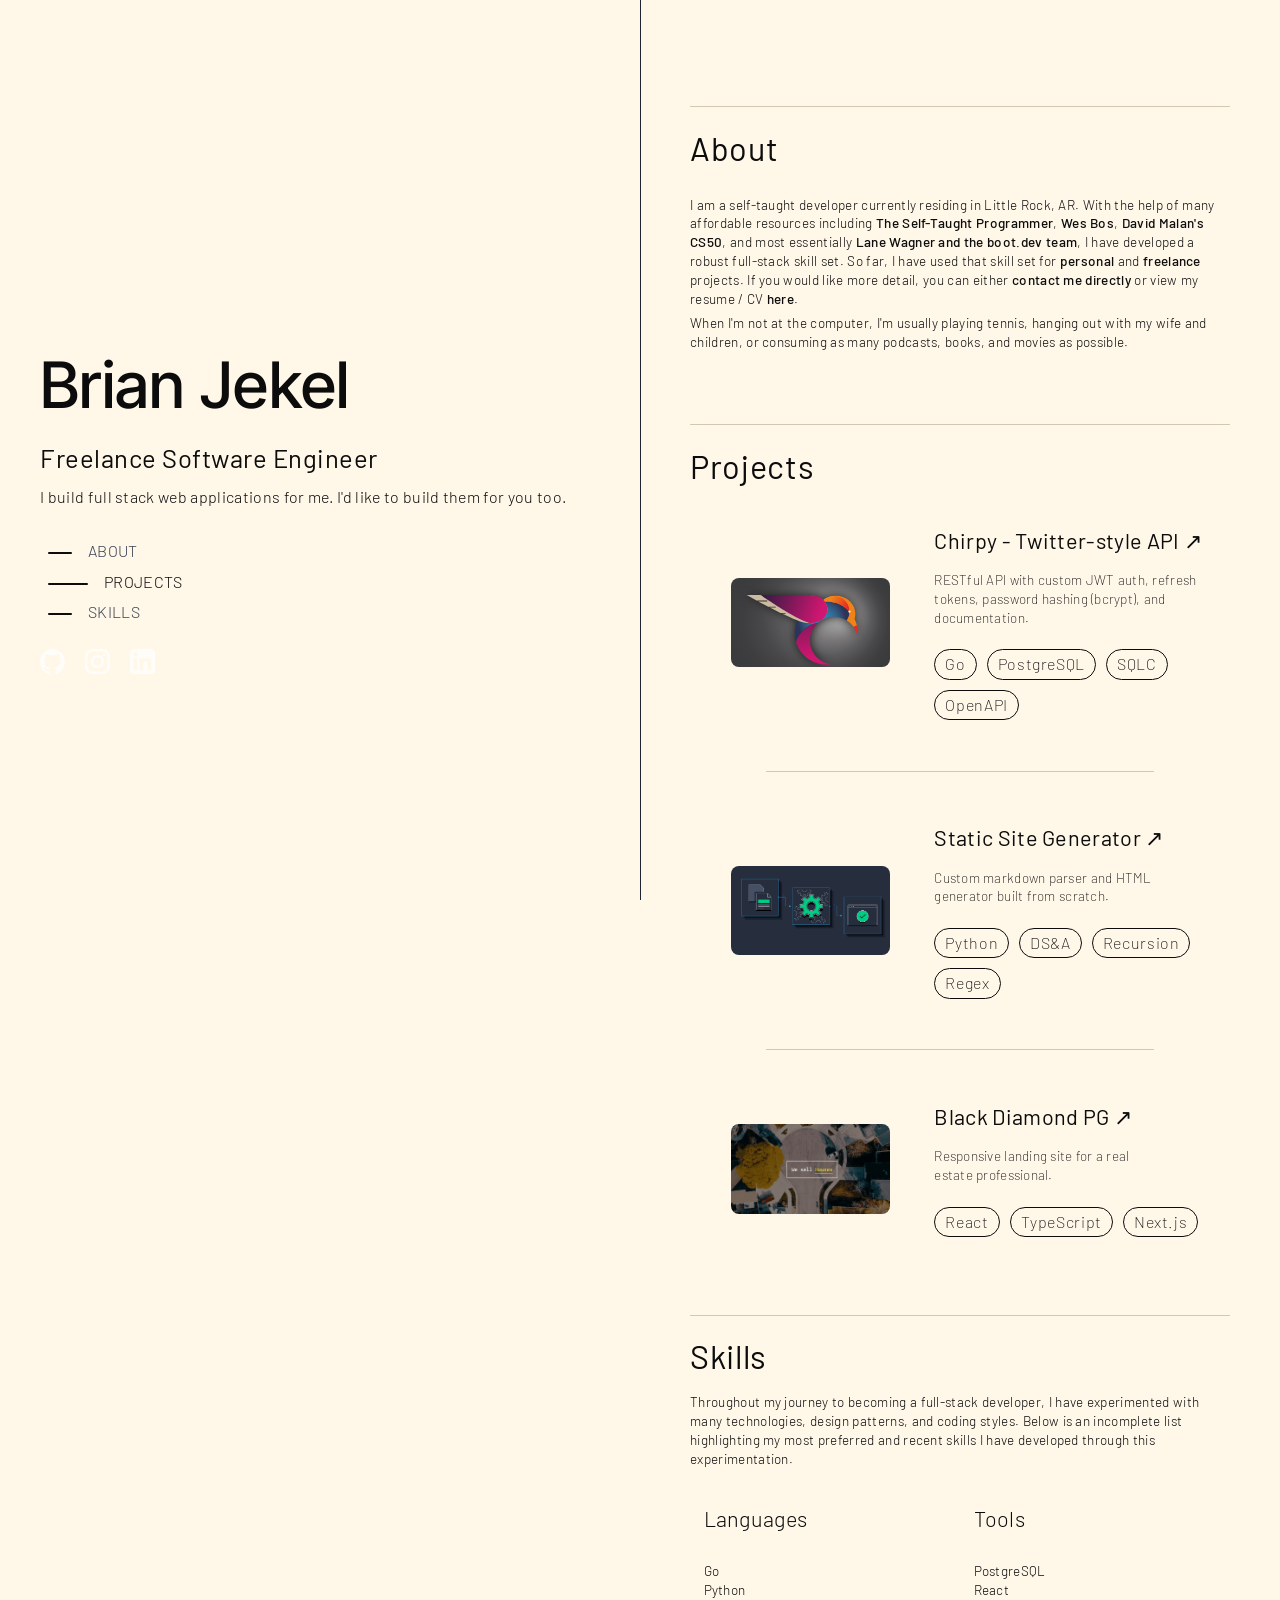
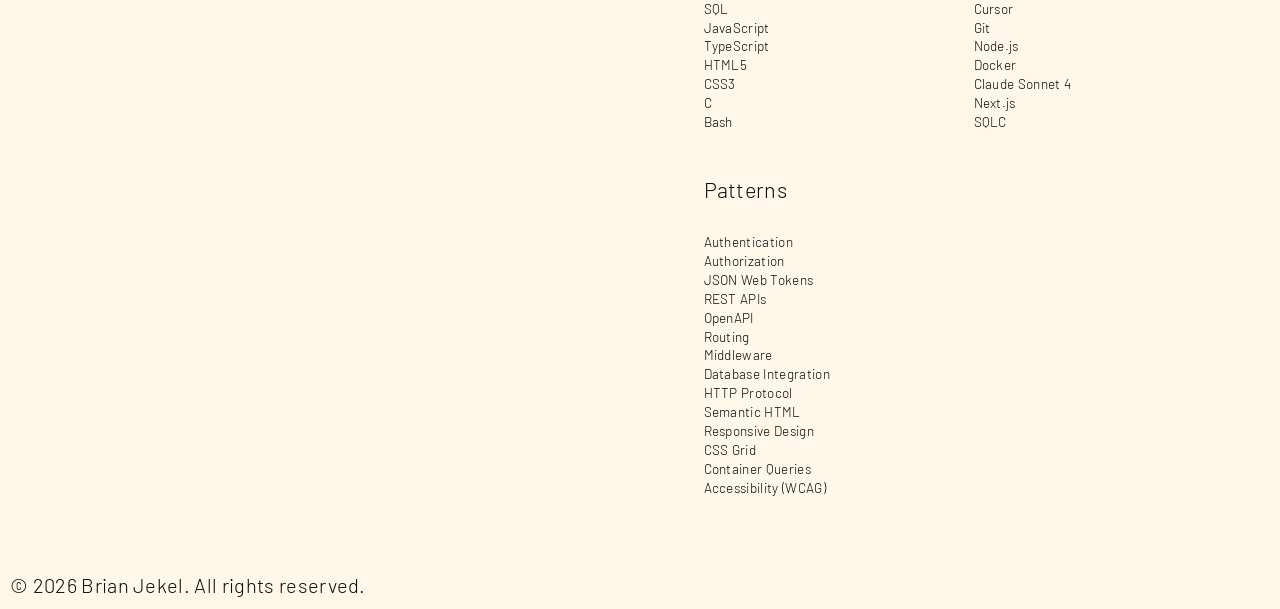
==== commit 3249dc6f: "added copywright" ====
--- a/docs/index.html
+++ b/docs/index.html
@@ -179,14 +179,16 @@
                             <li>Responsive Design</li>
                             <li>CSS Grid</li>
                             <li>Container Queries</li>
-                            <li>Accessibility</li>
+                            <li>Accessibility (WCAG)</li>
                         </ul>
                     </div>
                 </div>
     </div>
     </section>
     </main>
-    </div>
+    <footer class="footer">
+        <p>&copy; <span id="copyright-year"></span> Brian Jekel. All rights reserved.</p>
+    </footer>
     <script>
         document.addEventListener("DOMContentLoaded", function () {
             const navItems = document.querySelectorAll('.nav li[data-section]');
@@ -242,6 +244,8 @@
             window.addEventListener('scroll', updateActiveNav, { passive: true });
             window.addEventListener('resize', updateActiveNav);
             updateActiveNav();
+            // Set copyright year
+            document.getElementById('copyright-year').textContent = new Date().getFullYear();
         });
 
     </script>
--- a/docs/index.css
+++ b/docs/index.css
@@ -89,6 +89,16 @@
 
 ul {
   list-style: none;
+  padding: 0;
+}
+
+footer {
+  padding: 10px;
+  justify-items: end;
+}
+
+footer p {
+  font-size: 20px;
   padding: 0;
 }
 
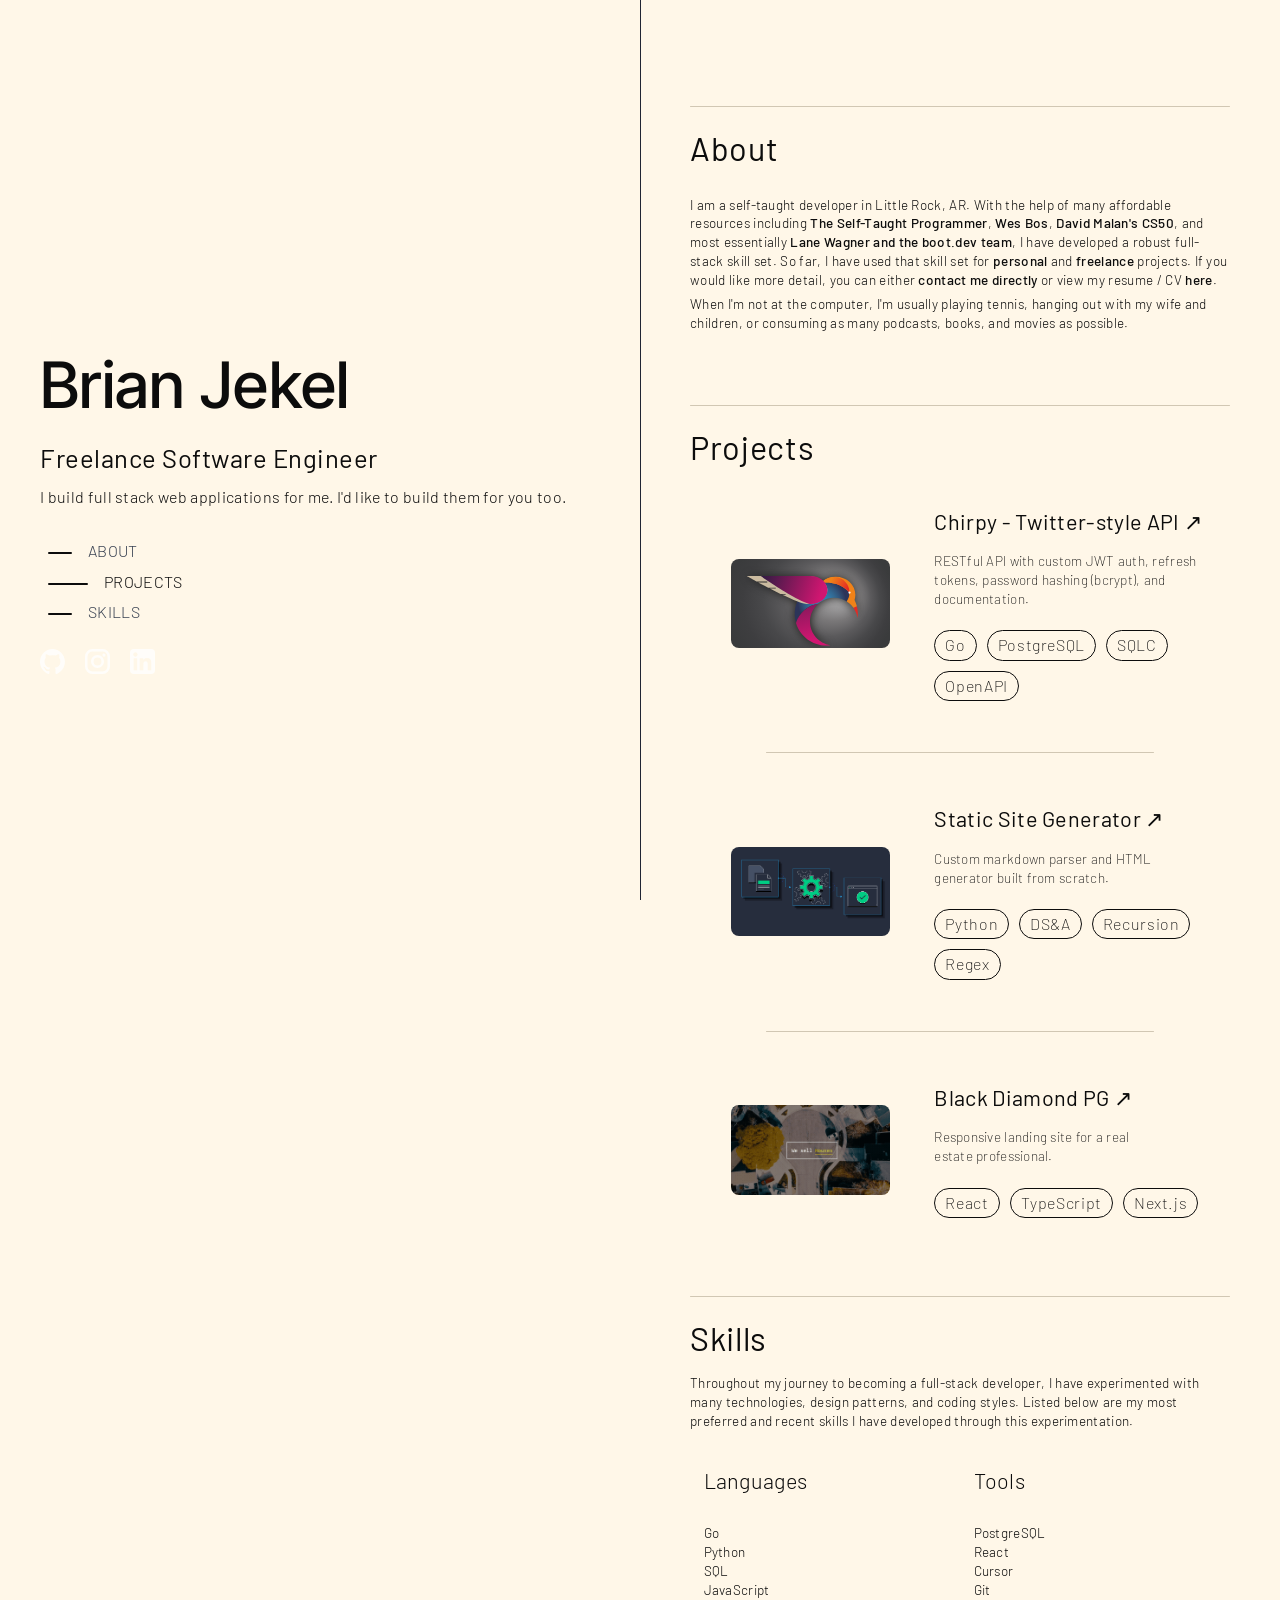
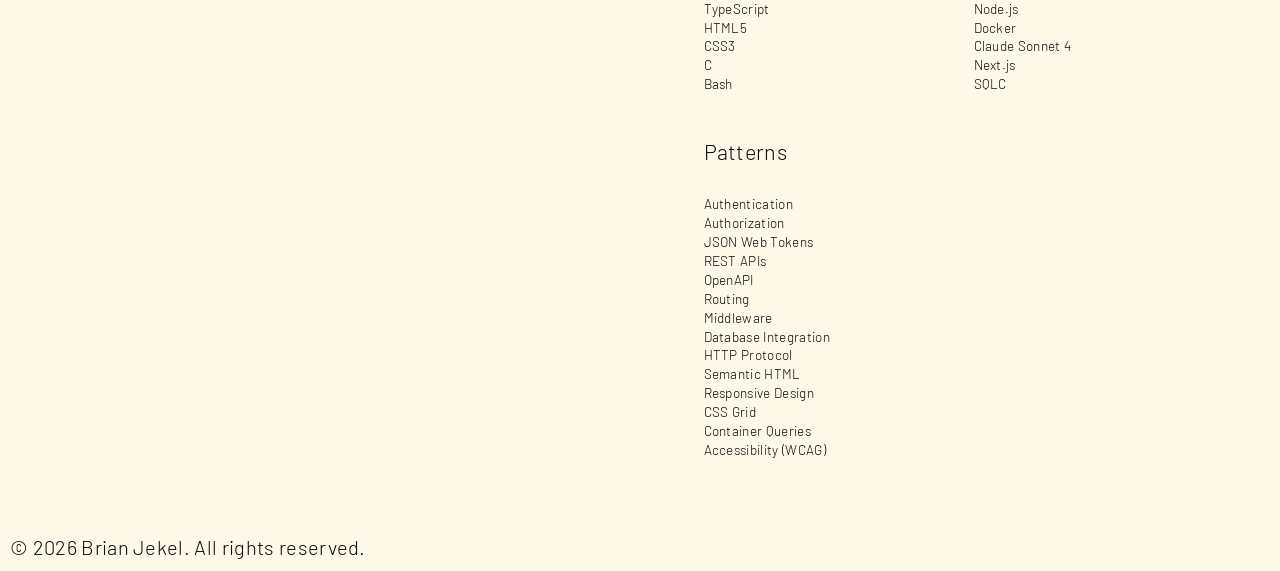
==== commit f45179fe: "renamed images folder to assets. updated links. fixed resume path. updated bio and skills info." ====
--- a/docs/index.html
+++ b/docs/index.html
@@ -31,12 +31,12 @@
                     </ul>
                 </nav>
                 <div class="socials">
-                    <a href="https://github.com/bdjekel" aria-label="GitHub"><img src="images/github-mark.svg"
+                    <a href="https://github.com/bdjekel" aria-label="GitHub"><img src="assets/github-mark.svg"
                             alt="GitHub" class="icon github"></a>
                     <a href="https://www.instagram.com/brianjekel/" aria-label="Instagram"><img
-                            src="images/instagram-black.svg" alt="Instagram" class="icon instagram"></a>
+                            src="assets/instagram-black.svg" alt="Instagram" class="icon instagram"></a>
                     <a href="https://www.linkedin.com/in/brian-jekel/" aria-label=" LinkedIn"><img
-                            src="images/InBug-White.png" alt="LinkedIn" class="icon linkedin"></a>
+                            src="assets/InBug-White.png" alt="LinkedIn" class="icon linkedin"></a>
                 </div>
             </div>
         </aside>
@@ -46,7 +46,7 @@
                 <h2>About</h2>
                 <div class="bio">
                     <p>
-                        I am a self-taught developer currently residing in Little Rock, AR. With the help of many
+                        I am a self-taught developer in Little Rock, AR. With the help of many
                         affordable resources including <a href="https://www.theselftaughtprogrammer.io/">The Self-Taught
                             Programmer</a>, <a href="https://wesbos.com/">Wes Bos</a>, <a
                             href="https://pll.harvard.edu/course/cs50-introduction-computer-science">David Malan's
@@ -60,7 +60,7 @@
                         more
                         detail, you can either <a
                             href="mailto:bdjekel@gmail.com?subject=Portfolio%20Site%20Interest">contact me directly</a>
-                        or view my resume / CV <a href="/static_site_generator/static/resume.pdf">here</a>.
+                        or view my resume / CV <a href="/assets/brian_jekel_resume.pdf">here</a>.
                     </p>
                     <p>When I'm not at the computer, I'm usually playing tennis, hanging out with my wife and children,
                         or
@@ -73,7 +73,7 @@
                 <div class="project-cards">
                     <div class="card">
                         <a href="https://github.com/bdjekel/chirpy" target="_blank" class="card-img-link">
-                            <img src="images/chirpy-hummingbird.svg" alt="GitHub Repo: chirpy" class="card-img">
+                            <img src="assets/chirpy-hummingbird.svg" alt="GitHub Repo: chirpy" class="card-img">
                         </a>
                         <div class="card-content">
                             <a href="https://github.com/bdjekel/chirpy" target="_blank" class="card-title-link">
@@ -93,7 +93,7 @@
                     <div class="card">
                         <a href="https://github.com/bdjekel/static_site_generator" target="_blank"
                             class="card-img-link">
-                            <img src="images/ssg.png" alt="GitHub Repo: static_site_generator" class="card-img">
+                            <img src="assets/ssg.png" alt="GitHub Repo: static_site_generator" class="card-img">
                         </a>
                         <div class="card-content">
                             <a href="https://github.com/bdjekel/static_site_generator" target="_blank"
@@ -112,7 +112,7 @@
                     <span class="item-line"></span>
                     <div class="card">
                         <a href="https://www.blackdiamondpropertygrp.com/" target="_blank" class="card-img-link">
-                            <img src="images/Houses.gif" alt="Black Diamond Property Group" class="card-img">
+                            <img src="assets/Houses.gif" alt="Black Diamond Property Group" class="card-img">
                         </a>
                         <div class="card-content">
                             <a href="https://www.blackdiamondpropertygrp.com/" target="_blank" class="card-title-link">
@@ -132,7 +132,7 @@
                 <span class="section-line"></span>
                 <h2>Skills</h2>
                 <p>Throughout my journey to becoming a full-stack developer, I have experimented with many technologies,
-                    design patterns, and coding styles. Below is an incomplete list highlighting my most preferred and
+                    design patterns, and coding styles. Listed below are my most preferred and
                     recent skills I have developed through this experimentation.</p>
                 <div class="skills-matrix">
                     <div class="skills-category">
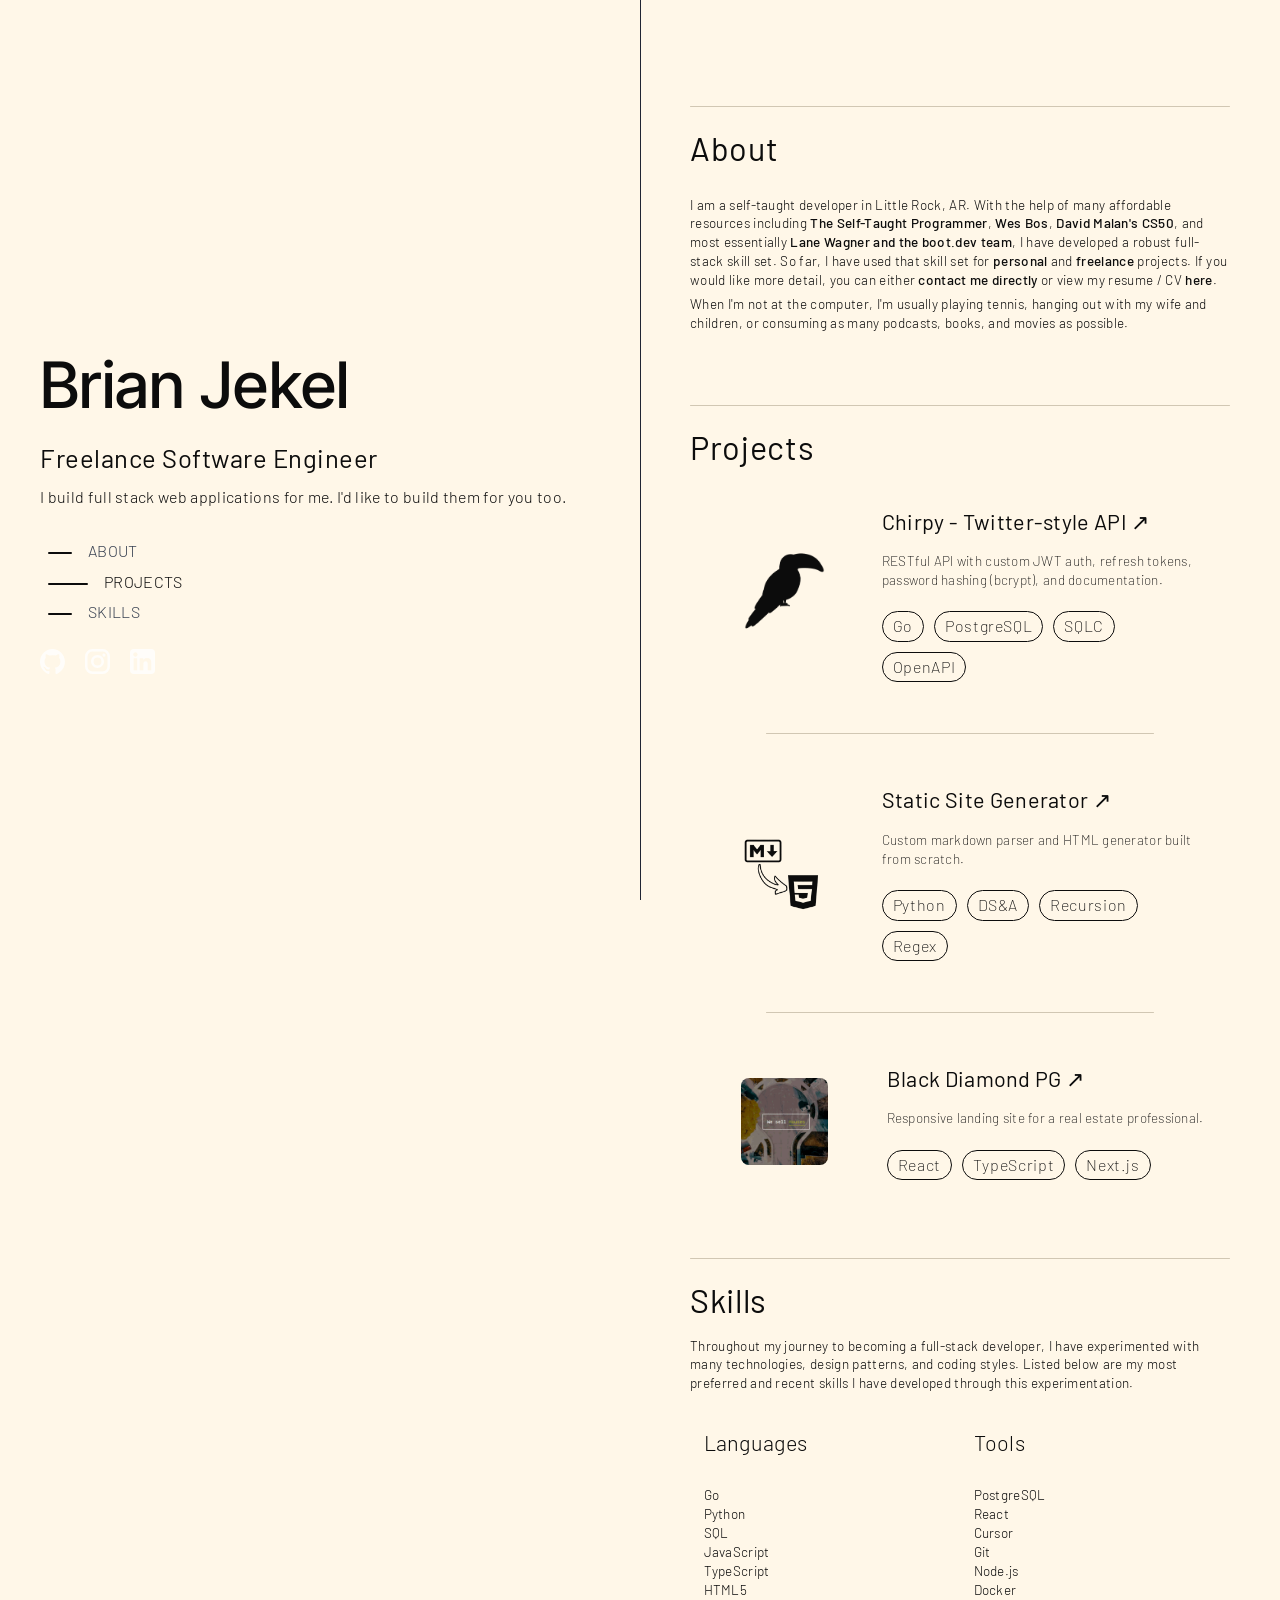
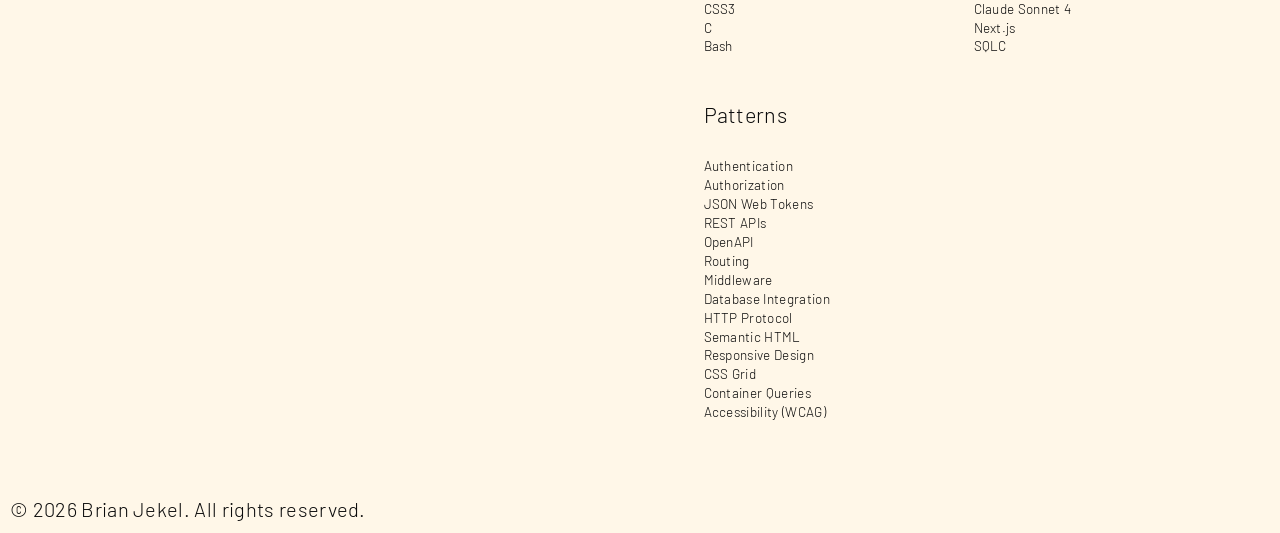
==== commit b91187d2: "changed logos for projects." ====
--- a/docs/index.html
+++ b/docs/index.html
@@ -73,7 +73,10 @@
                 <div class="project-cards">
                     <div class="card">
                         <a href="https://github.com/bdjekel/chirpy" target="_blank" class="card-img-link">
-                            <img src="assets/chirpy-hummingbird.svg" alt="GitHub Repo: chirpy" class="card-img">
+                            <img src="assets/toucan_black.png" alt="GitHub Repo: chirpy (light mode)"
+                                class="card-img toucan-img toucan-light">
+                            <img src="assets/toucan_white.png" alt="GitHub Repo: chirpy (dark mode)"
+                                class="card-img toucan-img toucan-dark">
                         </a>
                         <div class="card-content">
                             <a href="https://github.com/bdjekel/chirpy" target="_blank" class="card-title-link">
@@ -93,7 +96,10 @@
                     <div class="card">
                         <a href="https://github.com/bdjekel/static_site_generator" target="_blank"
                             class="card-img-link">
-                            <img src="assets/ssg.png" alt="GitHub Repo: static_site_generator" class="card-img">
+                            <img src="assets/ssg_black.png" alt="GitHub Repo: static_site_generator (light mode)"
+                                class="card-img ssg-img ssg-light">
+                            <img src="assets/ssg_white.png" alt="GitHub Repo: static_site_generator (dark mode)"
+                                class="card-img ssg-img ssg-dark">
                         </a>
                         <div class="card-content">
                             <a href="https://github.com/bdjekel/static_site_generator" target="_blank"
@@ -112,7 +118,7 @@
                     <span class="item-line"></span>
                     <div class="card">
                         <a href="https://www.blackdiamondpropertygrp.com/" target="_blank" class="card-img-link">
-                            <img src="assets/Houses.gif" alt="Black Diamond Property Group" class="card-img">
+                            <img src="assets/black_diamond_pg.gif" alt="Black Diamond Property Group" class="card-img">
                         </a>
                         <div class="card-content">
                             <a href="https://www.blackdiamondpropertygrp.com/" target="_blank" class="card-title-link">
--- a/docs/index.css
+++ b/docs/index.css
@@ -87,6 +87,13 @@
   color: light-dark(var(--color-dark-primary), var(--color-light-primary));
 }  
 
+a.card-img-link {
+  background-image: none;
+  background-size: initial;
+  background-position: initial;
+  background-repeat: initial;
+}
+
 ul {
   list-style: none;
   padding: 0;
@@ -123,7 +130,7 @@
 
 .card {
   display: grid;
-  grid-template-columns: .8fr 1.2fr;
+  grid-template-columns: .5fr 1.2fr;
   place-items: center;
   background: transparent;
   /* No border-radius because background is transparent */
@@ -176,12 +183,20 @@
 
 .card-img-link {
   display: block;
-  width: 80%;
-  aspect-ratio: 16 / 9;
+  width: 60%;
+  aspect-ratio: 1 / 1;
   background: transparent;
   overflow: hidden;
   border-radius: 8px;
 }  
+
+.card-img-link img {
+  /* width: 100%;
+  height: auto;
+  max-width: 100%;
+  max-height: 100%; */
+  object-fit: cover;
+}
 
 .card-title {
   color: light-dark(var(--color-dark-primary), var(--color-light-primary));
@@ -548,3 +563,41 @@
   }
 
 }
+
+/* Show toucan_black.png in light mode, toucan_white.png in dark mode */
+/* .toucan-light {
+  display: inline;
+}
+.toucan-dark {
+  display: none;
+} */
+
+@media (prefers-color-scheme: dark) {
+  .ssg-light {
+    display: none;
+  }
+  .ssg-dark {
+    display: inline;
+  }
+  .toucan-light {
+    display: none;
+  }
+  .toucan-dark {
+    display: inline;
+  }
+}
+
+@media (prefers-color-scheme: light) {
+  .ssg-light {
+    display: inline;
+  }
+  .ssg-dark {
+    display: none;
+  }
+  .toucan-light {
+    display: inline;
+  }
+  .toucan-dark {
+    display: none;
+  }
+}
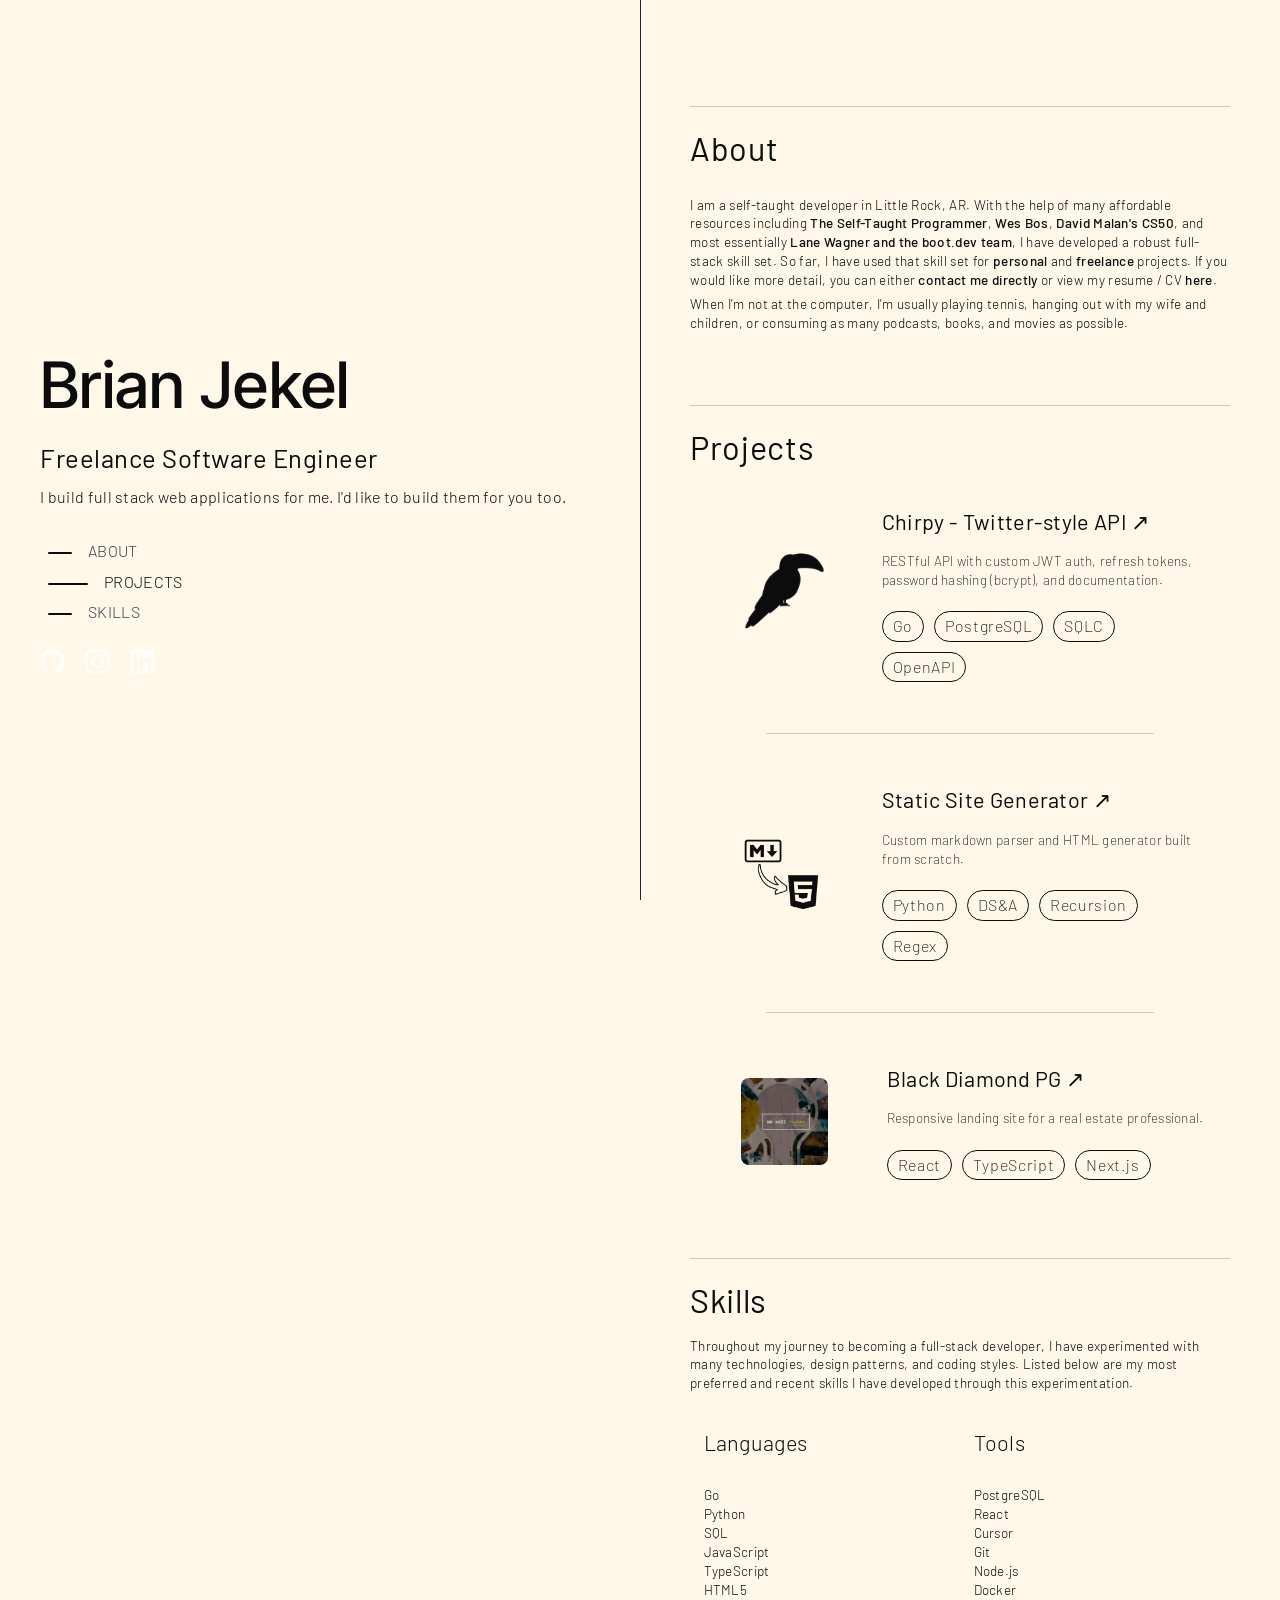
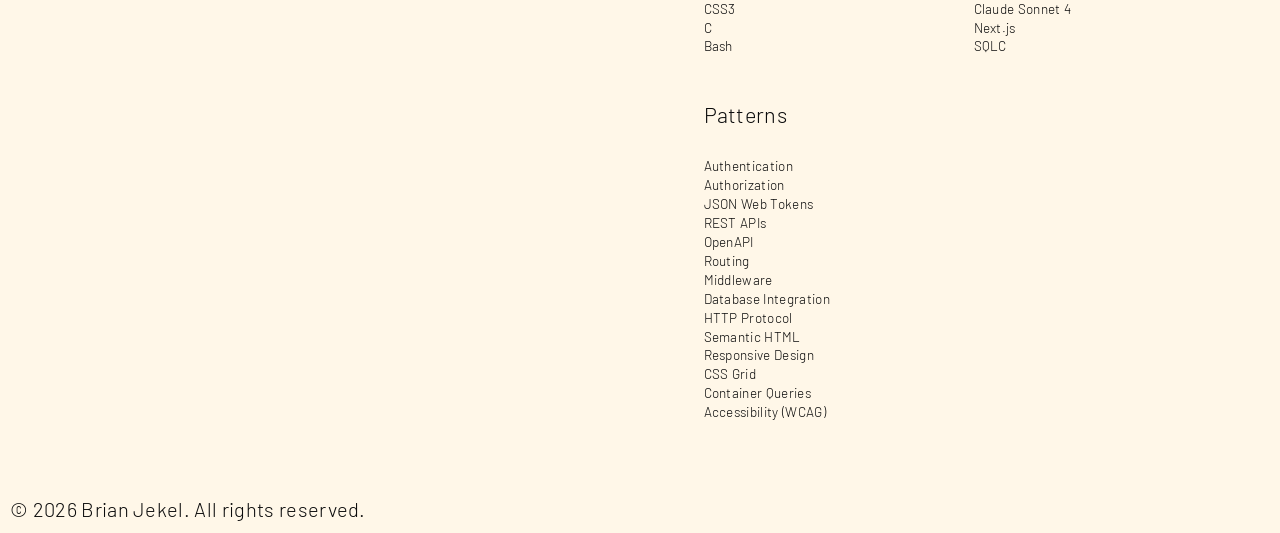
==== commit 9a5e1f9e: "feat: add html resume page at /resume - add docs/resume/index.html with light and dark theme support" ====
--- a/docs/index.html
+++ b/docs/index.html
@@ -60,7 +60,7 @@
                         more
                         detail, you can either <a
                             href="mailto:bdjekel@gmail.com?subject=Portfolio%20Site%20Interest">contact me directly</a>
-                        or view my resume / CV <a href="/assets/brian_jekel_resume.pdf">here</a>.
+                        or view my resume / CV <a href="/resume/">here</a>.
                     </p>
                     <p>When I'm not at the computer, I'm usually playing tennis, hanging out with my wife and children,
                         or
